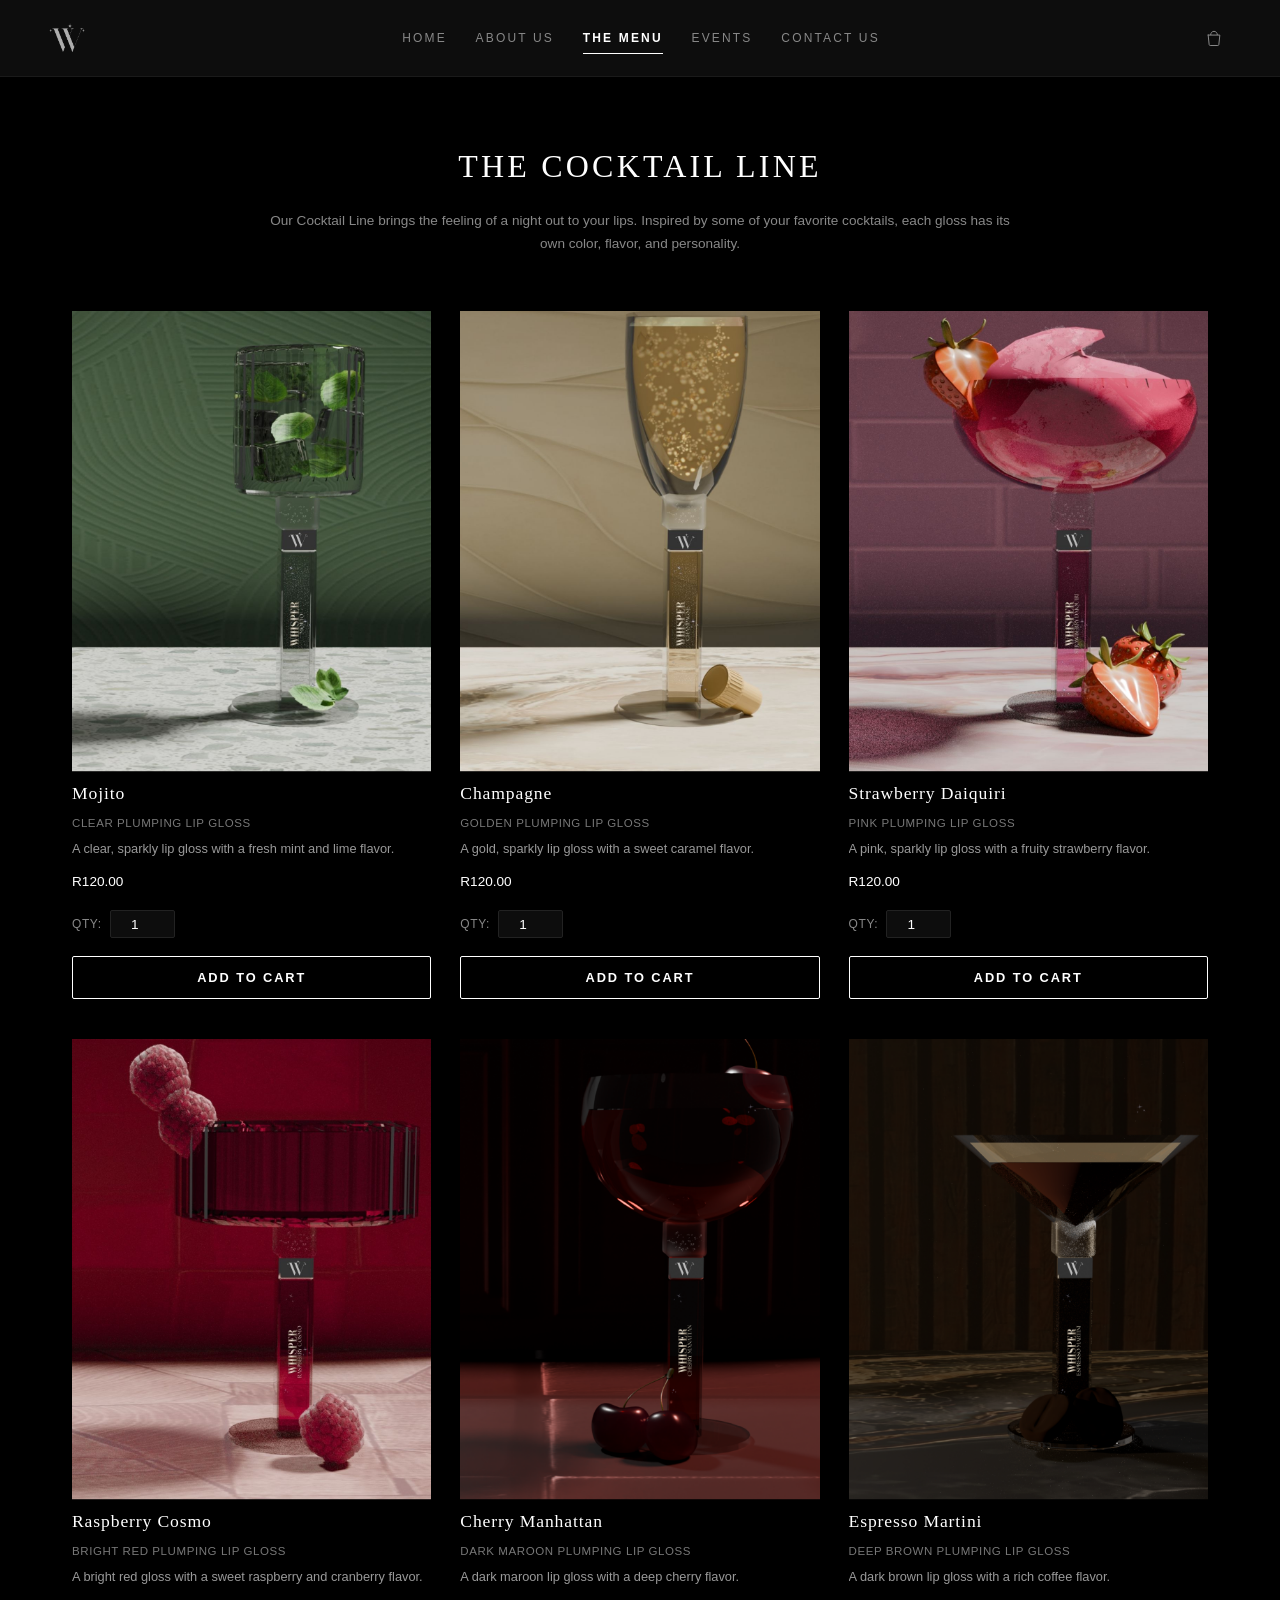
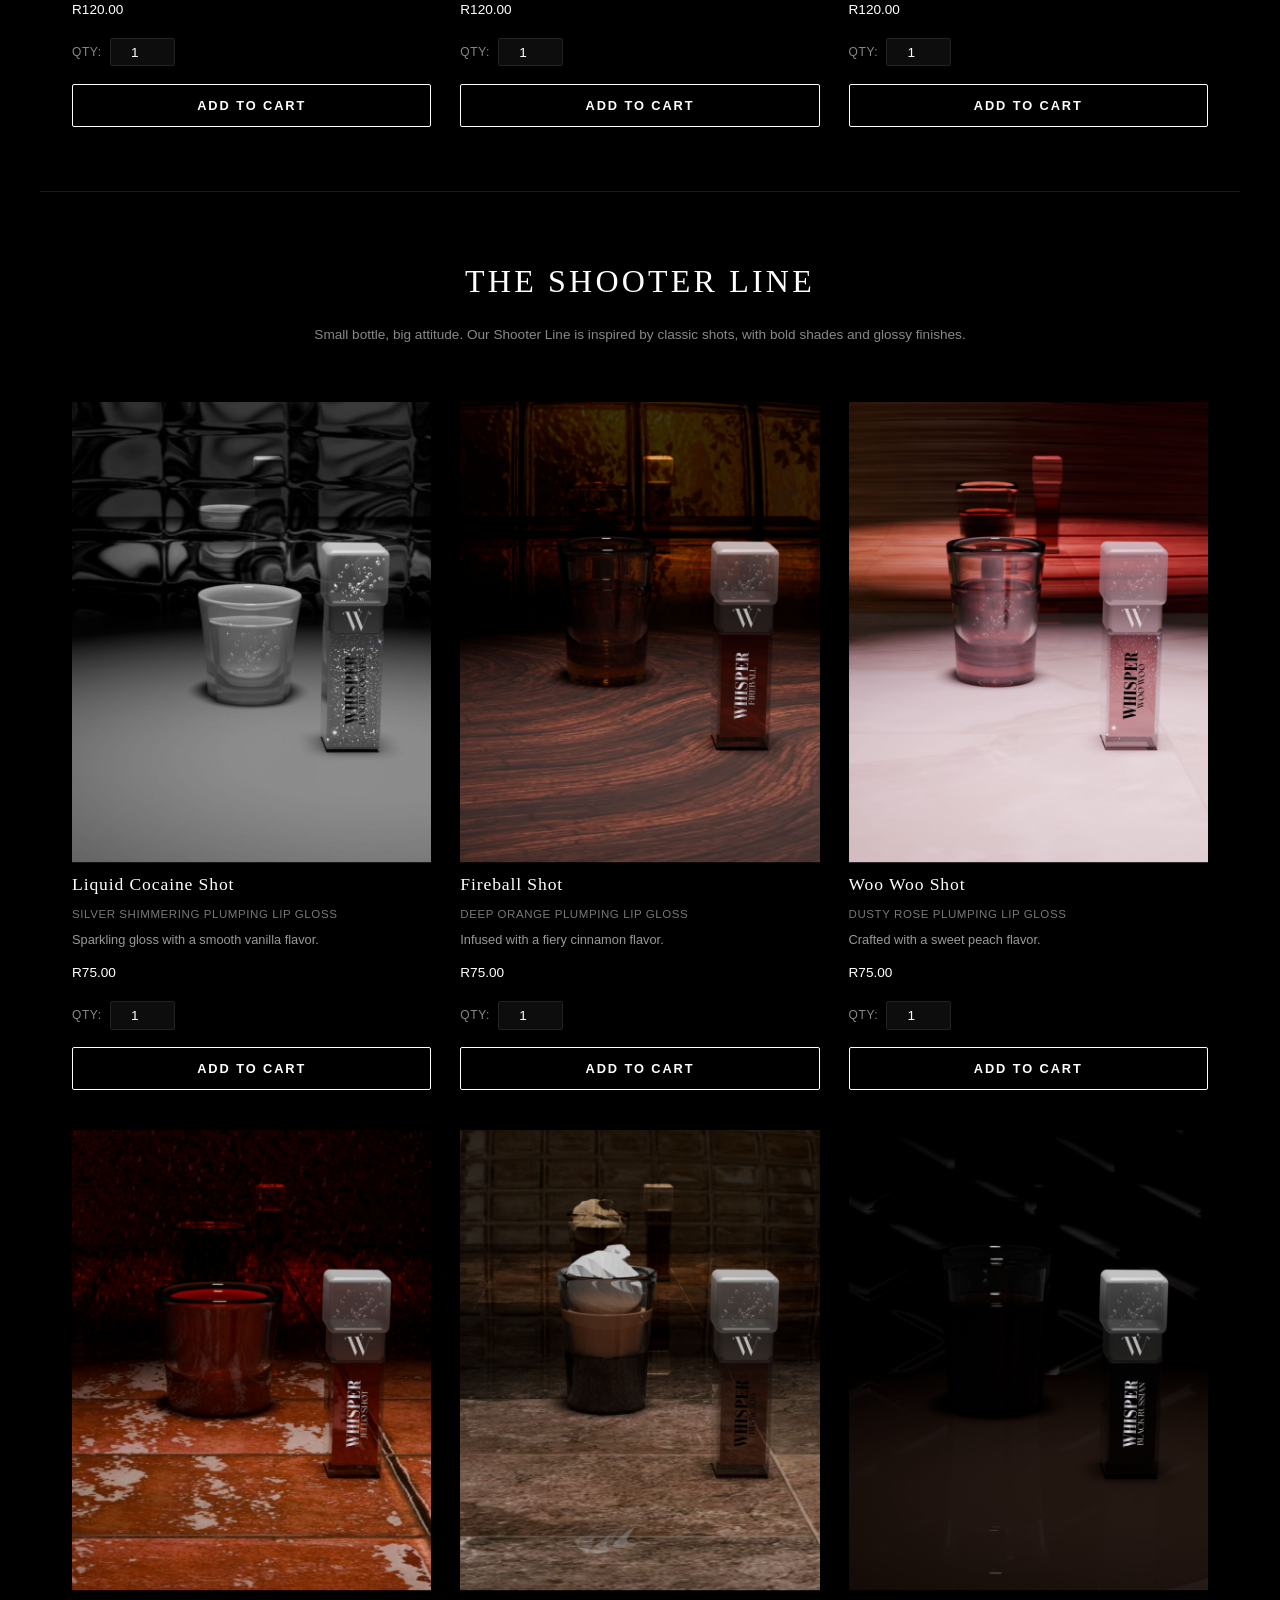
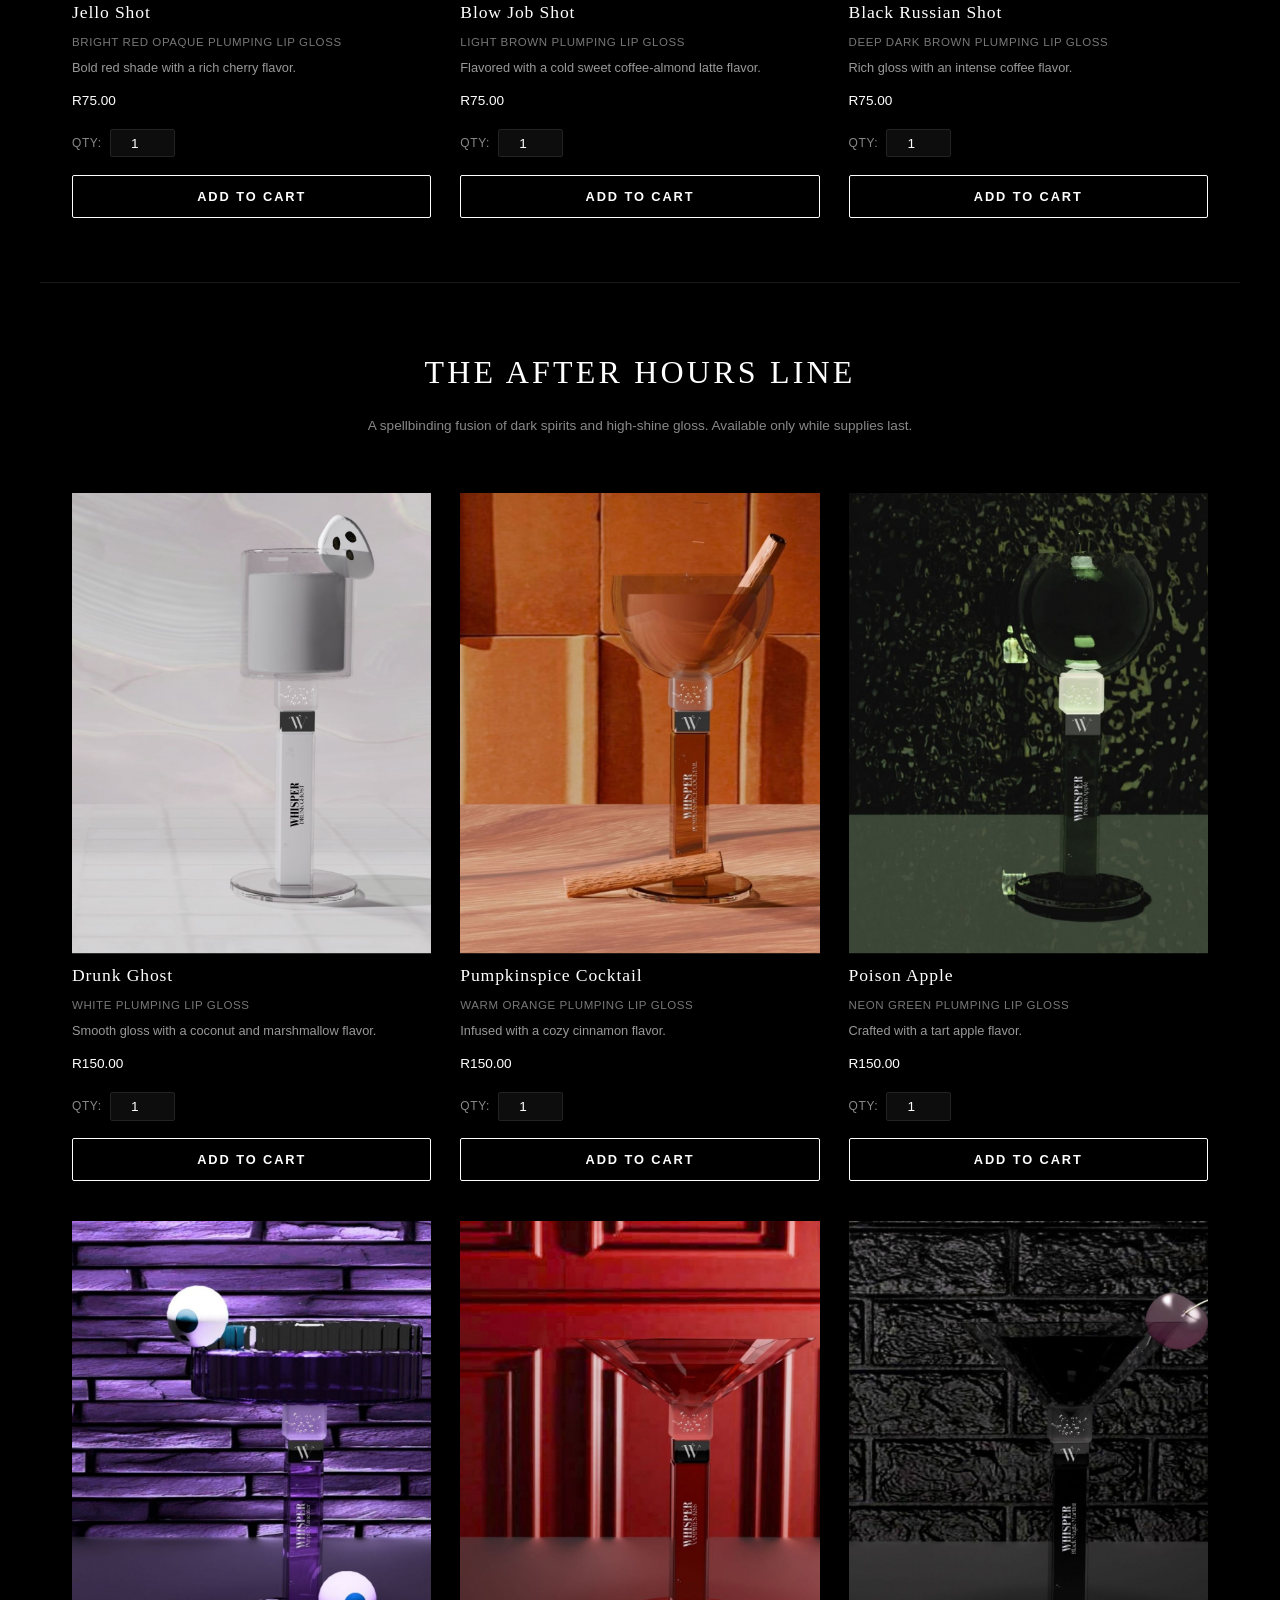
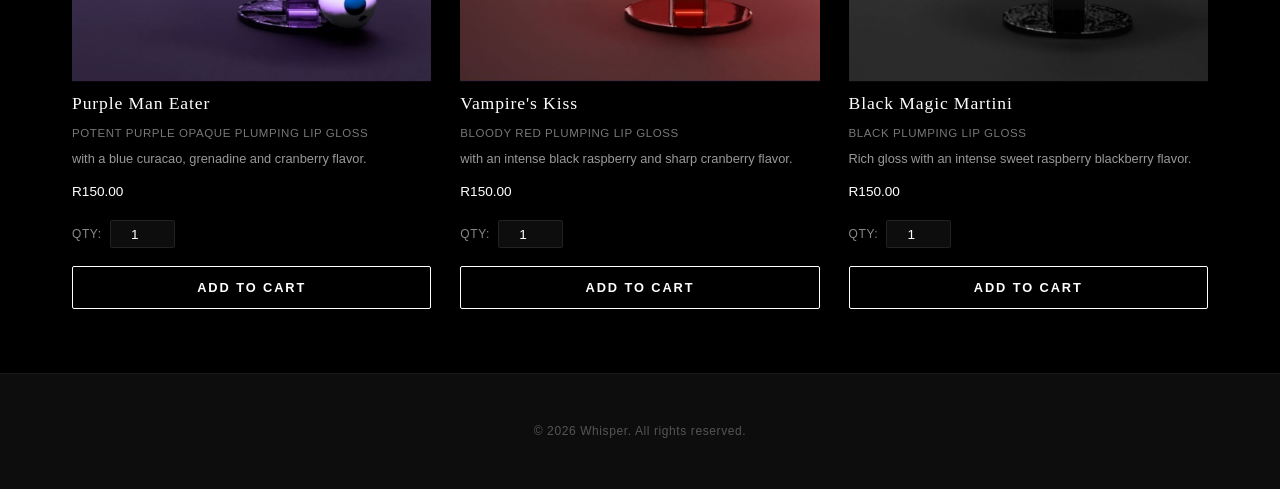
==== menu.html @ ed0040b8 "Initial commit: Add base HTML structure, modular CSS stylesheets, product assets, and initial layout" ====
<!DOCTYPE html>
<html lang="en">
<head>
    <meta charset="UTF-8">
    <meta name="viewport" content="width=device-width, initial-scale=1.0">
    <meta name="description" content="Explore the Whisper luxury lip gloss menu. Discover the Cocktail Line, Shooter Line, and After Hours Line featuring custom flavors, plumping tingle, and pricing in ZAR.">
    <link rel="stylesheet" href="css/styles.css">
    <title>Whisper | The Menu</title>
</head>
<body>

<header class="site-header">
    <a href="index.html" class="logo-link" aria-label="Whisper Home">
        <img src="images/whisper_logo.png" alt="Whisper Logo" class="logo-img">
    </a>

    <nav class="main-nav" aria-label="Main Navigation">
        <a href="index.html">HOME</a>
        <a href="about.html">ABOUT US</a>
        <a href="menu.html" class="active">THE MENU</a>
        <a href="events.html">EVENTS</a>
        <a href="contact.html">CONTACT US</a>
    </nav>

    <div class="header-actions">
        <a href="cart.html" class="cart-link" aria-label="Shopping Bag">
            <svg class="tote-icon" viewBox="0 0 24 24" fill="none" xmlns="http://www.w3.org/2000/svg">
                <path d="M8 8C8 5.79086 9.79086 4 12 4C14.2091 4 16 5.79086 16 8" stroke="currentColor" stroke-width="1.2" stroke-linecap="round"/>
                <path d="M5 8.5H19L17.8 20C17.7 20.6 17.2 21 16.6 21H7.4C6.8 21 6.3 20.6 6.2 20L5 8.5Z" stroke="currentColor" stroke-width="1.2" stroke-linecap="round" stroke-linejoin="round"/>
            </svg>
            <span class="cart-label"></span>
        </a>
    </div>
</header>

<main>
    <!-- THE COCKTAIL LINE -->
    <section class="menu-category">
        <header class="category-header">
            <h2>THE COCKTAIL LINE</h2>
            <p>Our Cocktail Line brings the feeling of a night out to your lips. Inspired by some of your favorite cocktails, each gloss has its own color, flavor, and personality.</p>
        </header>

        <div class="product-grid">
            <article class="product-card" data-name="Mojito" data-price="120">
                <img src="images/mojito.jpg" alt="Mojito Lip Gloss">
                <div class="product-info">
                    <h3>Mojito</h3>
                    <p class="product-type">Clear Plumping Lip Gloss</p>
                    <p>A clear, sparkly lip gloss with a fresh mint and lime flavor.</p>
                    <span class="price">R120.00</span>
                    <div class="qty-selector-container">
                        <label for="qty-mojito" class="qty-label">Qty:</label>
                        <input type="number" id="qty-mojito" class="item-qty-input" value="1" min="1" max="99">
                    </div>
                    <button type="button" class="btn add-to-cart-btn">Add to Cart</button>
                </div>
            </article>

            <article class="product-card" data-name="Champagne" data-price="120">
                <img src="images/champagne.jpg" alt="Champagne Lip Gloss">
                <div class="product-info">
                    <h3>Champagne</h3>
                    <p class="product-type">Golden Plumping Lip Gloss</p>
                    <p>A gold, sparkly lip gloss with a sweet caramel flavor.</p>
                    <span class="price">R120.00</span>
                    <div class="qty-selector-container">
                        <label for="qty-champagne" class="qty-label">Qty:</label>
                        <input type="number" id="qty-champagne" class="item-qty-input" value="1" min="1" max="99">
                    </div>
                    <button type="button" class="btn add-to-cart-btn">Add to Cart</button>
                </div>
            </article>

            <article class="product-card" data-name="Strawberry Daiquiri" data-price="120">
                <img src="images/strawberry_daiquiri.jpg" alt="Strawberry Daiquiri Lip Gloss">
                <div class="product-info">
                    <h3>Strawberry Daiquiri</h3>
                    <p class="product-type">Pink Plumping Lip Gloss</p>
                    <p>A pink, sparkly lip gloss with a fruity strawberry flavor.</p>
                    <span class="price">R120.00</span>
                    <div class="qty-selector-container">
                        <label for="qty-strawberry" class="qty-label">Qty:</label>
                        <input type="number" id="qty-strawberry" class="item-qty-input" value="1" min="1" max="99">
                    </div>
                    <button type="button" class="btn add-to-cart-btn">Add to Cart</button>
                </div>
            </article>

            <article class="product-card" data-name="Raspberry Cosmo" data-price="120">
                <img src="images/raspberry_cosmo.jpg" alt="Raspberry Cosmo Lip Gloss">
                <div class="product-info">
                    <h3>Raspberry Cosmo</h3>
                    <p class="product-type">Bright Red Plumping Lip Gloss</p>
                    <p>A bright red gloss with a sweet raspberry and cranberry flavor.</p>
                    <span class="price">R120.00</span>
                    <div class="qty-selector-container">
                        <label for="qty-raspberry" class="qty-label">Qty:</label>
                        <input type="number" id="qty-raspberry" class="item-qty-input" value="1" min="1" max="99">
                    </div>
                    <button type="button" class="btn add-to-cart-btn">Add to Cart</button>
                </div>
            </article>

            <article class="product-card" data-name="Cherry Manhattan" data-price="120">
                <img src="images/cherry_manhattan.png" alt="Cherry Manhattan Lip Gloss">
                <div class="product-info">
                    <h3>Cherry Manhattan</h3>
                    <p class="product-type">Dark Maroon Plumping Lip Gloss</p>
                    <p>A dark maroon lip gloss with a deep cherry flavor.</p>
                    <span class="price">R120.00</span>
                    <div class="qty-selector-container">
                        <label for="qty-cherry" class="qty-label">Qty:</label>
                        <input type="number" id="qty-cherry" class="item-qty-input" value="1" min="1" max="99">
                    </div>
                    <button type="button" class="btn add-to-cart-btn">Add to Cart</button>
                </div>
            </article>

            <article class="product-card" data-name="Espresso Martini" data-price="120">
                <img src="images/espresso_martini.png" alt="Espresso Martini Lip Gloss">
                <div class="product-info">
                    <h3>Espresso Martini</h3>
                    <p class="product-type">Deep Brown Plumping Lip Gloss</p>
                    <p>A dark brown lip gloss with a rich coffee flavor.</p>
                    <span class="price">R120.00</span>
                    <div class="qty-selector-container">
                        <label for="qty-espresso" class="qty-label">Qty:</label>
                        <input type="number" id="qty-espresso" class="item-qty-input" value="1" min="1" max="99">
                    </div>
                    <button type="button" class="btn add-to-cart-btn">Add to Cart</button>
                </div>
            </article>
        </div>
    </section>

    <!-- THE SHOOTER LINE -->
    <section class="menu-category">
        <header class="category-header">
            <h2>THE SHOOTER LINE</h2>
            <p>Small bottle, big attitude. Our Shooter Line is inspired by classic shots, with bold shades and glossy finishes.</p>
        </header>

        <div class="product-grid">
            <article class="product-card" data-name="Liquid Cocaine Shot" data-price="75">
                <img src="images/liquid_cocaine.jpg" alt="Liquid Cocaine Shot Lip Gloss">
                <div class="product-info">
                    <h3>Liquid Cocaine Shot</h3>
                    <p class="product-type">Silver Shimmering Plumping Lip Gloss</p>
                    <p>Sparkling gloss with a smooth vanilla flavor.</p>
                    <span class="price">R75.00</span>
                    <div class="qty-selector-container">
                        <label for="qty-liquid" class="qty-label">Qty:</label>
                        <input type="number" id="qty-liquid" class="item-qty-input" value="1" min="1" max="99">
                    </div>
                    <button type="button" class="btn add-to-cart-btn">Add to Cart</button>
                </div>
            </article>

            <article class="product-card" data-name="Fireball Shot" data-price="75">
                <img src="images/fireball.jpg" alt="Fireball Shot Lip Gloss">
                <div class="product-info">
                    <h3>Fireball Shot</h3>
                    <p class="product-type">Deep Orange Plumping Lip Gloss</p>
                    <p>Infused with a fiery cinnamon flavor.</p>
                    <span class="price">R75.00</span>
                    <div class="qty-selector-container">
                        <label for="qty-fireball" class="qty-label">Qty:</label>
                        <input type="number" id="qty-fireball" class="item-qty-input" value="1" min="1" max="99">
                    </div>
                    <button type="button" class="btn add-to-cart-btn">Add to Cart</button>
                </div>
            </article>

            <article class="product-card" data-name="Woo Woo Shot" data-price="75">
                <img src="images/woo_woo.jpg" alt="Woo Woo Shot Lip Gloss">
                <div class="product-info">
                    <h3>Woo Woo Shot</h3>
                    <p class="product-type">Dusty Rose Plumping Lip Gloss</p>
                    <p>Crafted with a sweet peach flavor.</p>
                    <span class="price">R75.00</span>
                    <div class="qty-selector-container">
                        <label for="qty-woowoo" class="qty-label">Qty:</label>
                        <input type="number" id="qty-woowoo" class="item-qty-input" value="1" min="1" max="99">
                    </div>
                    <button type="button" class="btn add-to-cart-btn">Add to Cart</button>
                </div>
            </article>

            <article class="product-card" data-name="Jello Shot" data-price="75">
                <img src="images/jello_shot.jpg" alt="Jello Shot Lip Gloss">
                <div class="product-info">
                    <h3>Jello Shot</h3>
                    <p class="product-type">Bright Red Opaque Plumping Lip Gloss</p>
                    <p>Bold red shade with a rich cherry flavor.</p>
                    <span class="price">R75.00</span>
                    <div class="qty-selector-container">
                        <label for="qty-jello" class="qty-label">Qty:</label>
                        <input type="number" id="qty-jello" class="item-qty-input" value="1" min="1" max="99">
                    </div>
                    <button type="button" class="btn add-to-cart-btn">Add to Cart</button>
                </div>
            </article>

            <article class="product-card" data-name="Blow Job Shot" data-price="75">
                <img src="images/blow_job.jpg" alt="Blow Job Shot Lip Gloss">
                <div class="product-info">
                    <h3>Blow Job Shot</h3>
                    <p class="product-type">Light Brown Plumping Lip Gloss</p>
                    <p>Flavored with a cold sweet coffee-almond latte flavor.</p>
                    <span class="price">R75.00</span>
                    <div class="qty-selector-container">
                        <label for="qty-blowjob" class="qty-label">Qty:</label>
                        <input type="number" id="qty-blowjob" class="item-qty-input" value="1" min="1" max="99">
                    </div>
                    <button type="button" class="btn add-to-cart-btn">Add to Cart</button>
                </div>
            </article>

            <article class="product-card" data-name="Black Russian Shot" data-price="75">
                <img src="images/black_russian.jpg" alt="Black Russian Shot Lip Gloss">
                <div class="product-info">
                    <h3>Black Russian Shot</h3>
                    <p class="product-type">Deep Dark Brown Plumping Lip Gloss</p>
                    <p>Rich gloss with an intense coffee flavor.</p>
                    <span class="price">R75.00</span>
                    <div class="qty-selector-container">
                        <label for="qty-blackrussian" class="qty-label">Qty:</label>
                        <input type="number" id="qty-blackrussian" class="item-qty-input" value="1" min="1" max="99">
                    </div>
                    <button type="button" class="btn add-to-cart-btn">Add to Cart</button>
                </div>
            </article>
        </div>
    </section>

    <!-- THE AFTER HOURS LINE -->
    <section class="menu-category">
        <header class="category-header">
            <h2>THE AFTER HOURS LINE</h2>
            <p>A spellbinding fusion of dark spirits and high-shine gloss. Available only while supplies last.</p>
        </header>

        <div class="product-grid">
            <article class="product-card" data-name="Drunk Ghost" data-price="150">
                <img src="images/drunk_ghost.jpg" alt="Drunk Ghost Lip Gloss">
                <div class="product-info">
                    <h3>Drunk Ghost</h3>
                    <p class="product-type">White Plumping Lip Gloss</p>
                    <p>Smooth gloss with a coconut and marshmallow flavor.</p>
                    <span class="price">R150.00</span>
                    <div class="qty-selector-container">
                        <label for="qty-drunkghost" class="qty-label">Qty:</label>
                        <input type="number" id="qty-drunkghost" class="item-qty-input" value="1" min="1" max="99">
                    </div>
                    <button type="button" class="btn add-to-cart-btn">Add to Cart</button>
                </div>
            </article>

            <article class="product-card" data-name="Pumpkinspice Cocktail" data-price="150">
                <img src="images/pumpkinspice_cocktail.jpg" alt="Pumpkinspice Cocktail Lip Gloss">
                <div class="product-info">
                    <h3>Pumpkinspice Cocktail</h3>
                    <p class="product-type">Warm Orange Plumping Lip Gloss</p>
                    <p>Infused with a cozy cinnamon flavor.</p>
                    <span class="price">R150.00</span>
                    <div class="qty-selector-container">
                        <label for="qty-pumpkin" class="qty-label">Qty:</label>
                        <input type="number" id="qty-pumpkin" class="item-qty-input" value="1" min="1" max="99">
                    </div>
                    <button type="button" class="btn add-to-cart-btn">Add to Cart</button>
                </div>
            </article>

            <article class="product-card" data-name="Poison Apple" data-price="150">
                <img src="images/poison_apple.jpg" alt="Poison Apple Lip Gloss">
                <div class="product-info">
                    <h3>Poison Apple</h3>
                    <p class="product-type">Neon Green Plumping Lip Gloss</p>
                    <p>Crafted with a tart apple flavor.</p>
                    <span class="price">R150.00</span>
                    <div class="qty-selector-container">
                        <label for="qty-poison" class="qty-label">Qty:</label>
                        <input type="number" id="qty-poison" class="item-qty-input" value="1" min="1" max="99">
                    </div>
                    <button type="button" class="btn add-to-cart-btn">Add to Cart</button>
                </div>
            </article>

            <article class="product-card" data-name="Purple Man Eater" data-price="150">
                <img src="images/purple_man_eater.jpg" alt="Purple Man Eater Lip Gloss">
                <div class="product-info">
                    <h3>Purple Man Eater</h3>
                    <p class="product-type">Potent Purple Opaque Plumping Lip Gloss</p>
                    <p>with a blue curacao, grenadine and cranberry flavor.</p>
                    <span class="price">R150.00</span>
                    <div class="qty-selector-container">
                        <label for="qty-purple" class="qty-label">Qty:</label>
                        <input type="number" id="qty-purple" class="item-qty-input" value="1" min="1" max="99">
                    </div>
                    <button type="button" class="btn add-to-cart-btn">Add to Cart</button>
                </div>
            </article>

            <article class="product-card" data-name="Vampire's Kiss" data-price="150">
                <img src="images/vampire's_kiss.jpg" alt="Vampire's Kiss Lip Gloss">
                <div class="product-info">
                    <h3>Vampire's Kiss</h3>
                    <p class="product-type">Bloody Red Plumping Lip Gloss</p>
                    <p>with an intense black raspberry and sharp cranberry flavor.</p>
                    <span class="price">R150.00</span>
                    <div class="qty-selector-container">
                        <label for="qty-vampire" class="qty-label">Qty:</label>
                        <input type="number" id="qty-vampire" class="item-qty-input" value="1" min="1" max="99">
                    </div>
                    <button type="button" class="btn add-to-cart-btn">Add to Cart</button>
                </div>
            </article>

            <article class="product-card" data-name="Black Magic Martini" data-price="150">
                <img src="images/black_magic_martini.jpg" alt="Black Magic Martini Lip Gloss">
                <div class="product-info">
                    <h3>Black Magic Martini</h3>
                    <p class="product-type">Black Plumping Lip Gloss</p>
                    <p>Rich gloss with an intense sweet raspberry blackberry flavor.</p>
                    <span class="price">R150.00</span>
                    <div class="qty-selector-container">
                        <label for="qty-blackmagic" class="qty-label">Qty:</label>
                        <input type="number" id="qty-blackmagic" class="item-qty-input" value="1" min="1" max="99">
                    </div>
                    <button type="button" class="btn add-to-cart-btn">Add to Cart</button>
                </div>
            </article>
        </div>
    </section>
</main>

<footer class="site-footer">
    <p>&copy; 2026 Whisper. All rights reserved.</p>
</footer>

<script src="js/main.js"></script>
</body>
</html>
---- css/styles.css ----
/* ==========================================================================
   1. GLOBAL RESET & DESIGN TOKENS
   ========================================================================== */
:root {
    --bg-dark: #000000;
    --bg-card: #141414;
    --bg-header: #0d0d0d;
    --border-color: #1a1a1a;
    --border-card: #222222;
    --text-main: #ffffff;
    --text-muted: #888888;
    --text-subtle: #aaaaaa;
    --accent-gold: #c5a059;
    --font-heading: 'Times New Roman', Times, serif;
    --font-body: Arial, sans-serif;
}

* {
    margin: 0;
    padding: 0;
    box-sizing: border-box;
}

body {
    background-color: var(--bg-dark);
    color: var(--text-main);
    font-family: var(--font-body);
    font-size: clamp(0.88rem, 1.2vw, 1rem);
    line-height: 1.6;
    -webkit-font-smoothing: antialiased;
    overflow-x: hidden;
}

a {
    color: inherit;
    text-decoration: none;
}

img {
    max-width: 100%;
    display: block;
}

/* Accessibility Focus States */
a:focus-visible,
button:focus-visible,
input:focus-visible,
textarea:focus-visible {
    outline: 2px solid var(--accent-gold);
    outline-offset: 3px;
}

/* ==========================================================================
   2. HEADER & NAVIGATION (Single Source of Truth)
   ========================================================================== */
.site-header {
    display: flex;
    justify-content: space-between;
    align-items: center;
    padding: 1.2rem 3rem;
    background-color: var(--bg-header);
    border-bottom: 1px solid var(--border-color);
    position: sticky;
    top: 0;
    z-index: 1000;
}

.logo-link {
    display: flex;
    align-items: center;
    text-decoration: none;
}

.logo-img {
    height: 38px;
    width: auto;
    display: block;
    object-fit: contain;
}

.logo {
    font-family: var(--font-heading);
    font-size: 2rem;
    font-weight: bold;
    letter-spacing: 0.1em;
    color: var(--text-main);
}

.main-nav {
    display: flex;
    gap: 1.8rem;
    align-items: center;
}

.main-nav a {
    font-family: var(--font-body);
    font-size: clamp(0.7rem, 1vw, 0.75rem);
    color: var(--text-muted);
    text-transform: uppercase;
    letter-spacing: 0.18em;
    transition: color 0.3s ease;
}

.main-nav a:hover,
.main-nav a.active {
    color: var(--text-main);
}

.main-nav a.active {
    font-weight: bold;
    position: relative;
}

.main-nav a.active::after {
    content: '';
    position: absolute;
    left: 0;
    bottom: -0.4rem;
    width: 100%;
    height: 1.5px;
    background-color: var(--text-main);
}

.header-actions {
    display: flex;
    align-items: center;
}

.cart-link {
    display: flex;
    align-items: center;
    gap: 0.5rem;
    color: var(--text-muted);
    transition: color 0.3s ease;
    margin-left: 0.5rem;
}

.cart-link:hover {
    color: var(--text-main);
}

.tote-icon {
    width: 20px;
    height: 20px;
    display: block;
    transition: transform 0.3s ease;
}

.cart-link:hover .tote-icon {
    transform: translateY(-1px);
}

.cart-label {
    font-family: var(--font-body);
    font-size: 0.75rem;
    letter-spacing: 0.18em;
    text-transform: uppercase;
}

/* ==========================================================================
   3. HOME PAGE (Hero Section Fix)
   ========================================================================== */
.hero-grind,
.hero-grid {
    position: relative;
    width: 100%;
    min-height: calc(100vh - 80px);
    display: flex;
    align-items: center;
    justify-content: center;
    overflow: hidden;
    background-color: #000000;
}

.hero-media {
    position: absolute;
    top: 0;
    left: 0;
    width: 100%;
    height: 100%;
    z-index: 1;
    pointer-events: none;
    background: transparent !important;
}

.hero-image-wrapper {
    width: 100%;
    height: 100%;
}

.hero-image-wrapper img {
    width: 100%;
    height: 100%;
    object-fit: cover;
    object-position: center;
    opacity: 0.35;
}

.hero-content {
    position: relative;
    z-index: 2;
    text-align: center;
    max-width: 700px;
    padding: 2rem;
    background: transparent !important;
}

.hero-content h1 {
    font-family: var(--font-heading);
    font-size: clamp(2.2rem, 5vw, 3.8rem);
    font-weight: 400;
    line-height: 1.1;
    letter-spacing: 0.08em;
    margin-bottom: 2rem;
    text-transform: uppercase;
}

.hero-content p {
    font-size: clamp(0.85rem, 1.5vw, 0.95rem);
    color: #dddddd;
    line-height: 1.8;
    margin: 0 auto 1.5rem auto;
    max-width: 580px;
}

.hero-subtext {
    color: var(--text-main) !important;
    font-size: 0.9rem !important;
    margin-top: 2rem !important;
}

/* ==========================================================================
   4. ABOUT US PAGE
   ========================================================================== */
.about-section {
    max-width: 750px;
    margin: 0 auto;
    padding: 3rem 2rem;
    display: flex;
    flex-direction: column;
    gap: 4rem;
}

.text-image-block {
    display: grid;
    grid-template-columns: 1fr 1fr;
    gap: 3.5rem;
    align-items: center;
}

.text-image-block:nth-child(even) {
    direction: rtl;
}

.text-image-block:nth-child(even) .block-text {
    direction: ltr;
}

.block-text h1,
.block-text h2 {
    font-family: var(--font-heading);
    font-size: clamp(1.4rem, 2.5vw, 1.8rem);
    font-weight: 400;
    letter-spacing: 0.08em;
    text-transform: uppercase;
    margin-bottom: 1rem;
}

.block-text p {
    color: #cccccc;
    font-size: clamp(0.85rem, 1.2vw, 0.92rem);
    line-height: 1.7;
    margin-bottom: 1rem;
}

.block-text strong {
    color: var(--text-main);
}

.block-media {
    width: 100%;
    aspect-ratio: 1 / 1;
    background-color: var(--bg-dark);
    border: 1px solid var(--border-color);
    overflow: hidden;
}

.block-media img {
    width: 100%;
    height: 100%;
    object-fit: cover;
    object-position: center;
}

/* ==========================================================================
   5. MENU / SHOP PAGE
   ========================================================================== */
.menu-category {
    max-width: 1000px;
    margin: 0 auto;
    padding: 4rem 2rem;
    border-bottom: 1px solid var(--border-color);
}

.menu-category:last-of-type {
    border-bottom: none;
}

.category-header {
    text-align: center;
    max-width: 750px;
    margin: 0 auto 3.5rem auto;
}

.category-header h2 {
    font-family: var(--font-heading);
    font-size: clamp(1.5rem, 3vw, 2rem);
    font-weight: 400;
    letter-spacing: 0.1em;
    text-transform: uppercase;
    margin-bottom: 1rem;
}

.category-header p {
    color: var(--text-muted);
    font-size: clamp(0.8rem, 1.2vw, 0.85rem);
    line-height: 1.7;
}

.product-grid {
    display: grid;
    grid-template-columns: repeat(3, 1fr);
    gap: 2.5rem 1.8rem;
}

.product-card {
    display: flex;
    flex-direction: column;
    background-color: var(--bg-dark);
    overflow: hidden;
}

.product-card img {
    width: 100%;
    aspect-ratio: 4 / 5;
    object-fit: cover;
    object-position: center 20%; 
    transform: scale(1.05);
    margin-bottom: 1.2rem;
}

.product-info {
    display: flex;
    flex-direction: column;
    gap: 0.3rem;
}

.product-info h3 {
    font-family: var(--font-heading);
    font-size: 1.1rem;
    font-weight: 400;
    letter-spacing: 0.05em;
    margin-bottom: 0.1rem;
}

.product-type {
    font-size: 0.72rem;
    color: #777777;
    text-transform: uppercase;
    letter-spacing: 0.05em;
}

.product-info p:not(.product-type) {
    font-size: clamp(0.75rem, 1vw, 0.8rem);
    color: #999999;
    line-height: 1.4;
    margin-top: 0.2rem;
}

.price {
    font-size: 0.85rem;
    color: var(--text-main);
    font-weight: 500;
    margin-top: 0.5rem;
}

/* ==========================================================================
   6. EVENTS PAGE
   ========================================================================== */
.events-hero {
    text-align: center;
    padding: 4rem 1.5rem 2.5rem;
    max-width: 800px;
    margin: 0 auto;
}

.events-hero h1 {
    font-family: var(--font-heading);
    font-size: clamp(1.8rem, 3.5vw, 2.2rem);
    font-weight: 400;
    letter-spacing: 0.15em;
    text-transform: uppercase;
    color: var(--text-main);
    margin-bottom: 0.8rem;
}

.events-hero p {
    color: var(--text-muted);
    font-size: clamp(0.85rem, 1.3vw, 0.95rem);
    letter-spacing: 0.03em;
    line-height: 1.6;
}

.events-container {
    max-width: 1100px;
    margin: 0 auto;
    padding: 0 1.5rem 5rem;
    display: flex;
    flex-direction: column;
    gap: 2.5rem;
}

.event-card {
    background-color: var(--bg-card);
    border: 1px solid var(--border-card);
    border-radius: 4px;
    padding: 2.5rem;
    display: grid;
    grid-template-columns: 1fr 450px;
    gap: 3rem;
    align-items: center;
    transition: border-color 0.3s ease;
}

.event-card:hover {
    border-color: #333333;
}

.event-details h2 {
    font-family: var(--font-heading);
    font-size: clamp(1.4rem, 2.5vw, 1.8rem);
    font-weight: 400;
    letter-spacing: 0.08em;
    color: var(--text-main);
    margin-bottom: 1.25rem;
}

.event-meta {
    font-size: 0.88rem;
    color: var(--text-subtle);
    margin-bottom: 0.5rem;
    line-height: 1.5;
}

.event-meta strong {
    color: var(--text-main);
}

.event-meta:last-of-type {
    display: inline-block;
    border: 1px solid var(--text-main);
    padding: 0.35rem 0.75rem;
    margin-top: 0.25rem;
    margin-bottom: 1.25rem;
    border-radius: 2px;
    background-color: rgba(255, 255, 255, 0.03);
}

.event-description {
    color: var(--text-muted);
    font-size: clamp(0.8rem, 1.2vw, 0.88rem);
    line-height: 1.6;
    margin-bottom: 2rem;
}

.event-description p strong {
    color: var(--text-main);
    font-size: 0.9rem;
    letter-spacing: 0.05em;
    text-transform: uppercase;
    display: inline-block;
    margin-top: 1.2rem;
    margin-bottom: 0.3rem;
}

.event-highlights {
    list-style: none; 
    padding-left: 0;
    margin: 0 0 1.5rem 0;
}

.event-highlights li {
    font-size: clamp(0.8rem, 1.2vw, 0.88rem);
    color: var(--text-subtle); 
    padding: 0.25rem 0;
    position: relative;
    padding-left: 1.25rem; 
    line-height: 1.5;
}

.event-highlights li::before {
    content: "—";
    position: absolute;
    left: 0;
    color: var(--text-main); 
    opacity: 0.6; 
}

.event-highlights strong {
    color: var(--text-main); 
    font-weight: 600;
}

.btn {
    display: inline-block;
    width: 100%;
    padding: 0.8rem 1.8rem;
    font-family: var(--font-body);
    font-size: 0.8rem;
    font-weight: bold;
    text-transform: uppercase;
    letter-spacing: 0.15em;
    text-align: center;
    cursor: pointer;
    background-color: transparent;
    color: var(--text-main);
    border: 1px solid var(--text-main);
    border-radius: 2px;
    transition: all 0.3s ease;
}

.btn:hover {
    background-color: var(--text-main);
    color: var(--bg-header);
}

/* ==========================================================================
   7. CONTACT US PAGE & FORM
   ========================================================================== */
.contact-intro {
    text-align: center;
    padding: 4rem 1.5rem 2.5rem;
    max-width: 800px;
    margin: 0 auto;
}

.contact-intro h1 {
    font-family: var(--font-heading);
    font-size: clamp(1.8rem, 3.5vw, 2.2rem);
    font-weight: 400;
    letter-spacing: 0.2em;
    text-transform: uppercase;
    color: var(--text-main);
    margin-bottom: 0.8rem;
}

.contact-intro p {
    font-family: var(--font-body);
    font-size: clamp(0.85rem, 1.3vw, 0.95rem);
    color: var(--text-muted);
    letter-spacing: 0.03em;
    line-height: 1.6;
}

.contact-grid {
    display: flex;
    max-width: 1200px;
    margin: 0 auto;
    padding: 0 1.5rem 5rem;
    gap: 3rem;
}

.contact-form-section {
    flex: 1;
    background-color: var(--bg-card);
    border: 1px solid var(--border-card);
    border-radius: 4px;
    padding: 3rem;
}

.contact-form-section h2 {
    font-family: var(--font-heading);
    font-size: clamp(1.3rem, 2.2vw, 1.6rem);
    font-weight: 400;
    letter-spacing: 0.1em;
    color: var(--text-main);
    margin-bottom: 2rem;
}

.form-group {
    margin-bottom: 1.5rem;
}

.form-group label {
    display: block;
    font-family: var(--font-body);
    font-size: 0.8rem;
    font-weight: bold;
    text-transform: uppercase;
    letter-spacing: 0.1em;
    color: var(--text-main);
    margin-bottom: 0.6rem;
}

.form-group input,
.form-group textarea {
    width: 100%;
    padding: 1rem;
    font-family: var(--font-body);
    font-size: 0.85rem;
    color: var(--text-main);
    background-color: var(--bg-header);
    border: 1px solid #2a2a2a;
    border-radius: 2px;
    transition: border-color 0.3s ease;
}

.form-group input::placeholder,
.form-group textarea::placeholder {
    color: #555555;
}

.form-group input:focus,
.form-group textarea:focus {
    outline: none;
    border-color: var(--text-main);
}

.form-group textarea {
    resize: vertical;
}

.contact-info-section {
    flex: 1;
    display: flex;
    flex-direction: column;
    gap: 1.5rem;
}

.location-box,
.direct-reach {
    background-color: var(--bg-card);
    border: 1px solid var(--border-card);
    border-radius: 4px;
    padding: 2.5rem;
}

.contact-info-section h2 {
    font-family: var(--font-heading);
    font-size: clamp(1.2rem, 2vw, 1.4rem);
    font-weight: 400;
    letter-spacing: 0.1em;
    color: var(--text-main);
    margin-bottom: 1rem;
}

.location-box address,
.location-box p,
.direct-reach .contact-links li,
.direct-reach .contact-links a {
    font-family: var(--font-body);
    font-size: 0.85rem;
    color: var(--text-subtle);
    font-style: normal;
    line-height: 1.7;
}

.location-box address {
    margin-bottom: 1rem;
}

.location-box p {
    color: #666666;
    font-style: italic;
}

.contact-links {
    list-style: none;
}

.contact-links li {
    display: flex;
    gap: 0.5rem;
    margin-bottom: 0.5rem;
}

.contact-links strong {
    font-weight: bold;
    color: var(--text-main);
}

.contact-links a {
    transition: color 0.3s ease;
}

.contact-links a:hover {
    color: var(--text-main);
}

/* ==========================================================================
   8. MAP WRAPPER
   ========================================================================== */
.map-wrapper {
    width: 100%;
    height: 300px;
    border-radius: 4px;
    overflow: hidden;
    border: 1px solid var(--border-card);
    background-color: #1c1c1c;
    position: relative;
    display: flex;
    flex-direction: column;
    justify-content: space-between;
    align-items: center;
    padding: 1.5rem 0;
}

.map-wrapper iframe {
    width: 100%;
    height: 100%;
    border: 0;
    filter: grayscale(100%) invert(92%) contrast(83%);  
}

/* Fallback Decorative Map Styles */
.map-wrapper::before {
    content: '';
    position: absolute;
    width: 100%;
    height: 100%;
    background-image: linear-gradient(to right, #252525 1px, transparent 1px), linear-gradient(to bottom, #252525 1px, transparent 1px);
    background-size: 25% 33.33%;
    top: 0;
    left: 0;
    z-index: 1;
}

.map-line {
    position: absolute;
    width: 100%;
    height: 100%;
    top: 0;
    left: 0;
    z-index: 2;
}

.map-line path {
    stroke: #333333;
    stroke-width: 5;
    fill: none;
}

.map-pin {
    width: 1.2rem;
    height: 1.2rem;
    background-color: var(--text-main);
    border-radius: 50%;
    position: absolute;
    top: 50%;
    left: 50%;
    transform: translate(-50%, -50%);
    z-index: 3;
    display: flex;
    justify-content: center;
    align-items: center;
}

.map-pin::after {
    content: '';
    width: 0.5rem;
    height: 0.5rem;
    background-color: var(--bg-header);
    border-radius: 50%;
}

.map-text {
    font-family: var(--font-body);
    font-size: 0.75rem;
    color: #666666;
    z-index: 3;
    margin-top: auto;
}

/* ==========================================================================
   9. FOOTER (Single Source of Truth)
   ========================================================================== */
.site-footer {
    text-align: center;
    padding: 3rem 1rem;
    border-top: 1px solid var(--border-color);
    background-color: var(--bg-header);
}

.site-footer p {
    font-family: var(--font-body);
    font-size: 0.75rem;
    color: #555555;
    letter-spacing: 0.05em;
}

/* ==========================================================================
   10. CONSOLIDATED RESPONSIVE BREAKPOINTS
   ========================================================================== */
@media (max-width: 992px) {
    .product-grid {
        grid-template-columns: repeat(2, 1fr);
    }
}

@media (max-width: 900px) {
    .site-header {
        flex-direction: column;
        gap: 1.2rem;
        padding: 1rem 1.5rem;
    }

    .main-nav {
        gap: 1.2rem;
        flex-wrap: wrap;
        justify-content: center;
    }

    .contact-grid {
        flex-direction: column;
        padding: 0 1rem 3rem;
    }

    .contact-form-section {
        padding: 2rem;
    }

    .event-card {
        grid-template-columns: 1fr;
        gap: 2rem;
        padding: 1.8rem;
    }

    .map-wrapper {
        height: 250px;
    }
}

@media (max-width: 768px) {
    .text-image-block {
        grid-template-columns: 1fr;
    }

    .product-grid {
        grid-template-columns: 1fr;
    }

    .block-media {
        height: auto;
        aspect-ratio: 4 / 5;
    }
}

/* ==========================================================================
   1. GLOBAL RESET & DESIGN TOKENS
   ========================================================================== */
:root {
    --bg-dark: #000000;
    --bg-card: #141414;
    --bg-header: #0d0d0d;
    --border-color: #1a1a1a;
    --border-card: #222222;
    --text-main: #ffffff;
    --text-muted: #888888;
    --text-subtle: #aaaaaa;
    --accent-gold: #c5a059;
    --font-heading: 'Times New Roman', Times, serif;
    --font-body: Arial, sans-serif;
}

* {
    margin: 0;
    padding: 0;
    box-sizing: border-box;
}

body {
    background-color: var(--bg-dark);
    color: var(--text-main);
    font-family: var(--font-body);
    font-size: clamp(0.88rem, 1.2vw, 1rem);
    line-height: 1.6;
    -webkit-font-smoothing: antialiased;
    overflow-x: hidden;
}

a {
    color: inherit;
    text-decoration: none;
}

img {
    max-width: 100%;
    display: block;
}

/* Accessibility Focus States */
a:focus-visible,
button:focus-visible,
input:focus-visible,
textarea:focus-visible {
    outline: 2px solid var(--accent-gold);
    outline-offset: 3px;
}

/* ==========================================================================
   2. HEADER & NAVIGATION
   ========================================================================== */
.site-header {
    display: flex;
    justify-content: space-between;
    align-items: center;
    padding: 1.2rem 3rem;
    background-color: var(--bg-header);
    border-bottom: 1px solid var(--border-color);
    position: sticky;
    top: 0;
    z-index: 1000;
}

.logo-link {
    display: flex;
    align-items: center;
    text-decoration: none;
}

.logo-img {
    height: 38px;
    width: auto;
    display: block;
    object-fit: contain;
}

.main-nav {
    display: flex;
    gap: 1.8rem;
    align-items: center;
}

.main-nav a {
    font-family: var(--font-body);
    font-size: clamp(0.7rem, 1vw, 0.75rem);
    color: var(--text-muted);
    text-transform: uppercase;
    letter-spacing: 0.18em;
    transition: color 0.3s ease;
}

.main-nav a:hover,
.main-nav a.active {
    color: var(--text-main);
}

.main-nav a.active {
    font-weight: bold;
    position: relative;
}

.main-nav a.active::after {
    content: '';
    position: absolute;
    left: 0;
    bottom: -0.4rem;
    width: 100%;
    height: 1.5px;
    background-color: var(--text-main);
}

.header-actions {
    display: flex;
    align-items: center;
}

.cart-link {
    display: flex;
    align-items: center;
    gap: 0.5rem;
    color: var(--text-muted);
    transition: color 0.3s ease;
    margin-left: 0.5rem;
}

.cart-link:hover {
    color: var(--text-main);
}

.tote-icon {
    width: 20px;
    height: 20px;
    display: block;
    transition: transform 0.3s ease;
}

.cart-link:hover .tote-icon {
    transform: translateY(-1px);
}

.cart-label {
    font-family: var(--font-body);
    font-size: 0.75rem;
    letter-spacing: 0.18em;
    text-transform: uppercase;
}

/* ==========================================================================
   3. MAIN & MENU CENTERING
   ========================================================================== */
main {
    width: 100%;
    display: flex;
    flex-direction: column;
    align-items: center;
}

.menu-category {
    width: 100%;
    max-width: 1200px;
    margin: 0 auto;
    padding: 4rem 2rem;
    border-bottom: 1px solid var(--border-color);
    box-sizing: border-box;
}

.menu-category:last-of-type {
    border-bottom: none;
}

.category-header {
    text-align: center;
    max-width: 750px;
    margin: 0 auto 3.5rem auto;
}

.category-header h2 {
    font-family: var(--font-heading);
    font-size: clamp(1.5rem, 3vw, 2rem);
    font-weight: 400;
    letter-spacing: 0.1em;
    text-transform: uppercase;
    margin-bottom: 1rem;
}

.category-header p {
    color: var(--text-muted);
    font-size: clamp(0.8rem, 1.2vw, 0.85rem);
    line-height: 1.7;
}

.product-grid {
    display: grid;
    grid-template-columns: repeat(3, 1fr);
    gap: 2.5rem 1.8rem;
    width: 100%;
}

.product-card {
    display: flex;
    flex-direction: column;
    background-color: var(--bg-dark);
    overflow: hidden;
}

.product-card img {
    width: 100%;
    aspect-ratio: 4 / 5;
    object-fit: cover;
    object-position: center 20%; 
    transform: scale(1.05);
    margin-bottom: 1.2rem;
}

.product-info {
    display: flex;
    flex-direction: column;
    gap: 0.3rem;
}

.product-info h3 {
    font-family: var(--font-heading);
    font-size: 1.1rem;
    font-weight: 400;
    letter-spacing: 0.05em;
    margin-bottom: 0.1rem;
}

.product-type {
    font-size: 0.72rem;
    color: #777777;
    text-transform: uppercase;
    letter-spacing: 0.05em;
}

.product-info p:not(.product-type) {
    font-size: clamp(0.75rem, 1vw, 0.8rem);
    color: #999999;
    line-height: 1.4;
    margin-top: 0.2rem;
}

.price {
    font-size: 0.85rem;
    color: var(--text-main);
    font-weight: 500;
    margin-top: 0.5rem;
}

/* Takealot-Style Quantity Inputs */
.qty-selector-container {
    display: flex;
    align-items: center;
    gap: 0.5rem;
    margin-top: 0.8rem;
}

.qty-label {
    font-size: 0.75rem;
    color: var(--text-muted);
    text-transform: uppercase;
    letter-spacing: 0.05em;
}

.item-qty-input {
    width: 65px;
    padding: 0.35rem;
    background-color: var(--bg-header);
    color: var(--text-main);
    border: 1px solid var(--border-card);
    border-radius: 2px;
    text-align: center;
    font-family: var(--font-body);
    font-size: 0.85rem;
}

.item-qty-input:focus {
    outline: none;
    border-color: var(--text-main);
}

.btn {
    display: inline-block;
    width: 100%;
    padding: 0.8rem 1.8rem;
    font-family: var(--font-body);
    font-size: 0.8rem;
    font-weight: bold;
    text-transform: uppercase;
    letter-spacing: 0.15em;
    text-align: center;
    cursor: pointer;
    background-color: transparent;
    color: var(--text-main);
    border: 1px solid var(--text-main);
    border-radius: 2px;
    transition: all 0.3s ease;
    margin-top: 0.8rem;
}

.btn:hover {
    background-color: var(--text-main);
    color: var(--bg-header);
}

/* ==========================================================================
   4. FOOTER & RESPONSIVE BREAKPOINTS
   ========================================================================== */
.site-footer {
    text-align: center;
    padding: 3rem 1rem;
    border-top: 1px solid var(--border-color);
    background-color: var(--bg-header);
}

.site-footer p {
    font-family: var(--font-body);
    font-size: 0.75rem;
    color: #555555;
    letter-spacing: 0.05em;
}

@media (max-width: 992px) {
    .product-grid {
        grid-template-columns: repeat(2, 1fr);
    }
}

@media (max-width: 900px) {
    .site-header {
        flex-direction: column;
        gap: 1.2rem;
        padding: 1rem 1.5rem;
    }

    .main-nav {
        gap: 1.2rem;
        flex-wrap: wrap;
        justify-content: center;
    }
}

@media (max-width: 768px) {
    .product-grid {
        grid-template-columns: 1fr;
    }
}
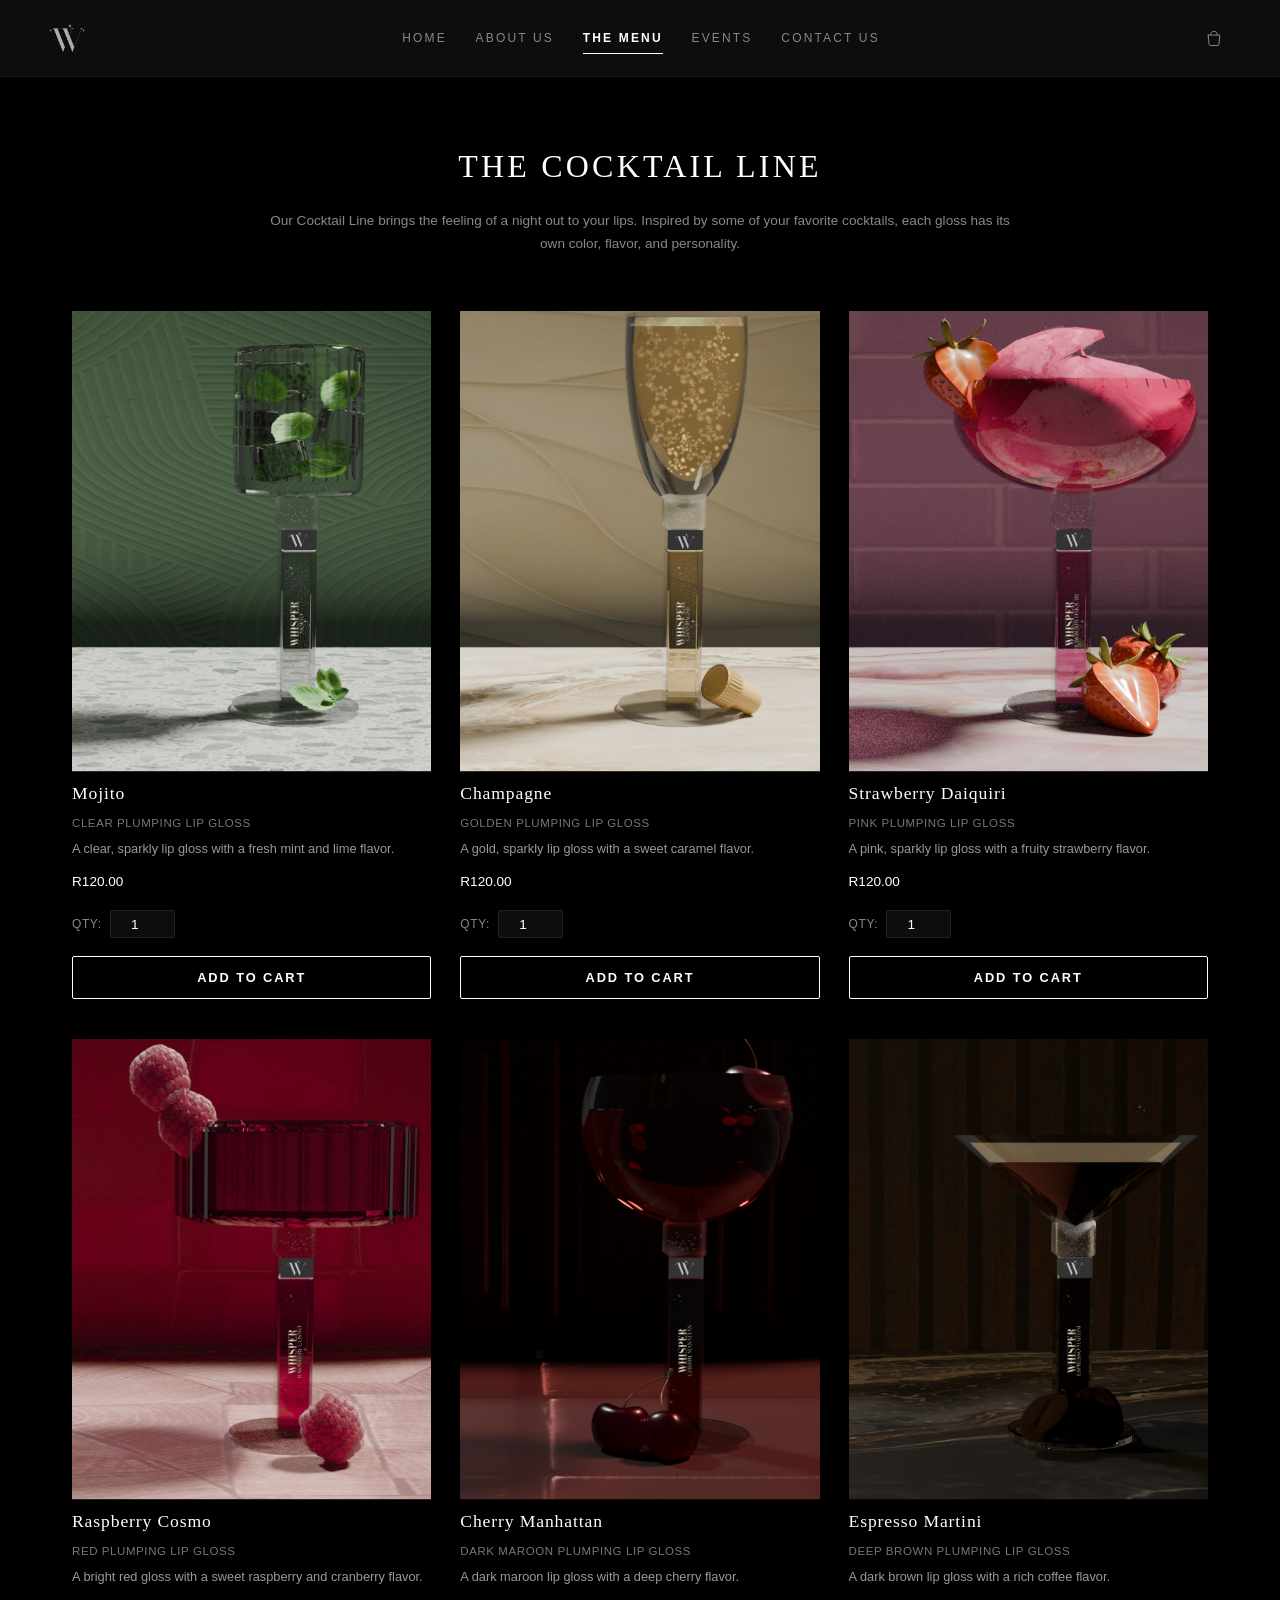
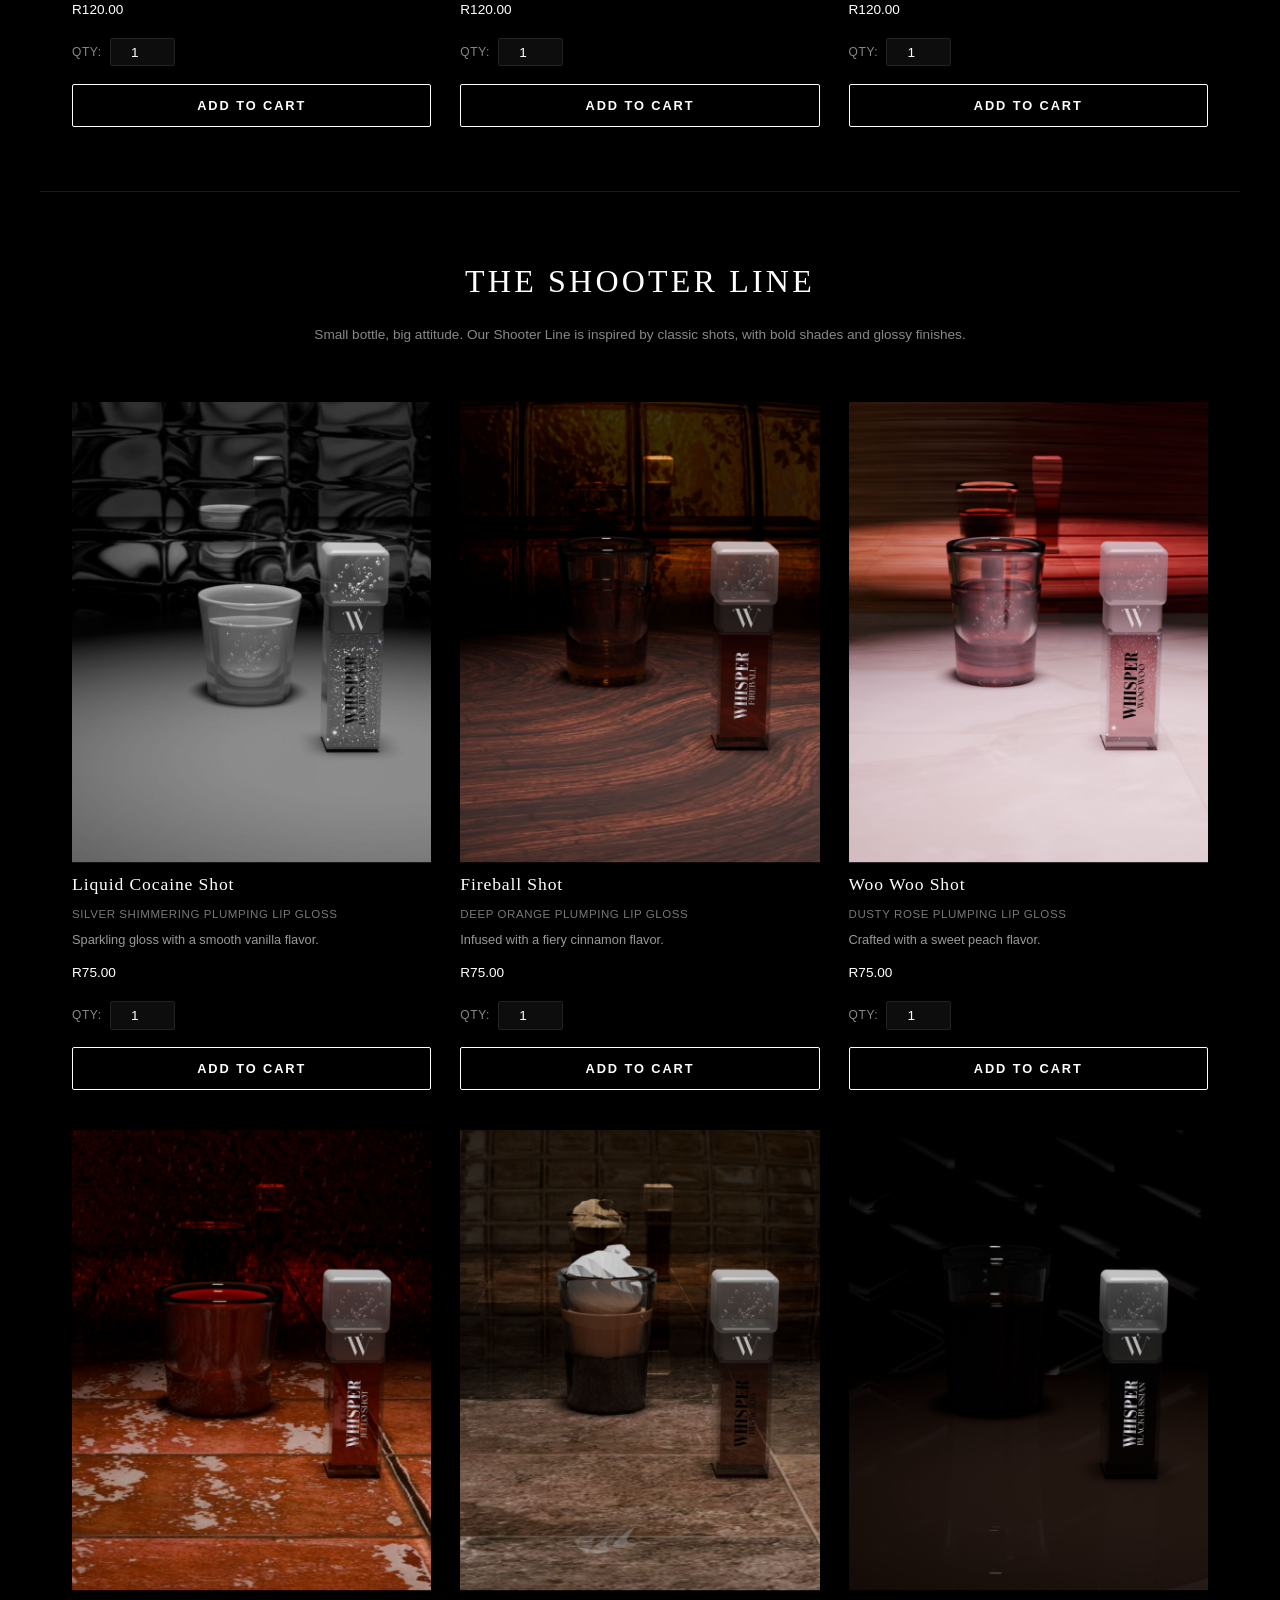
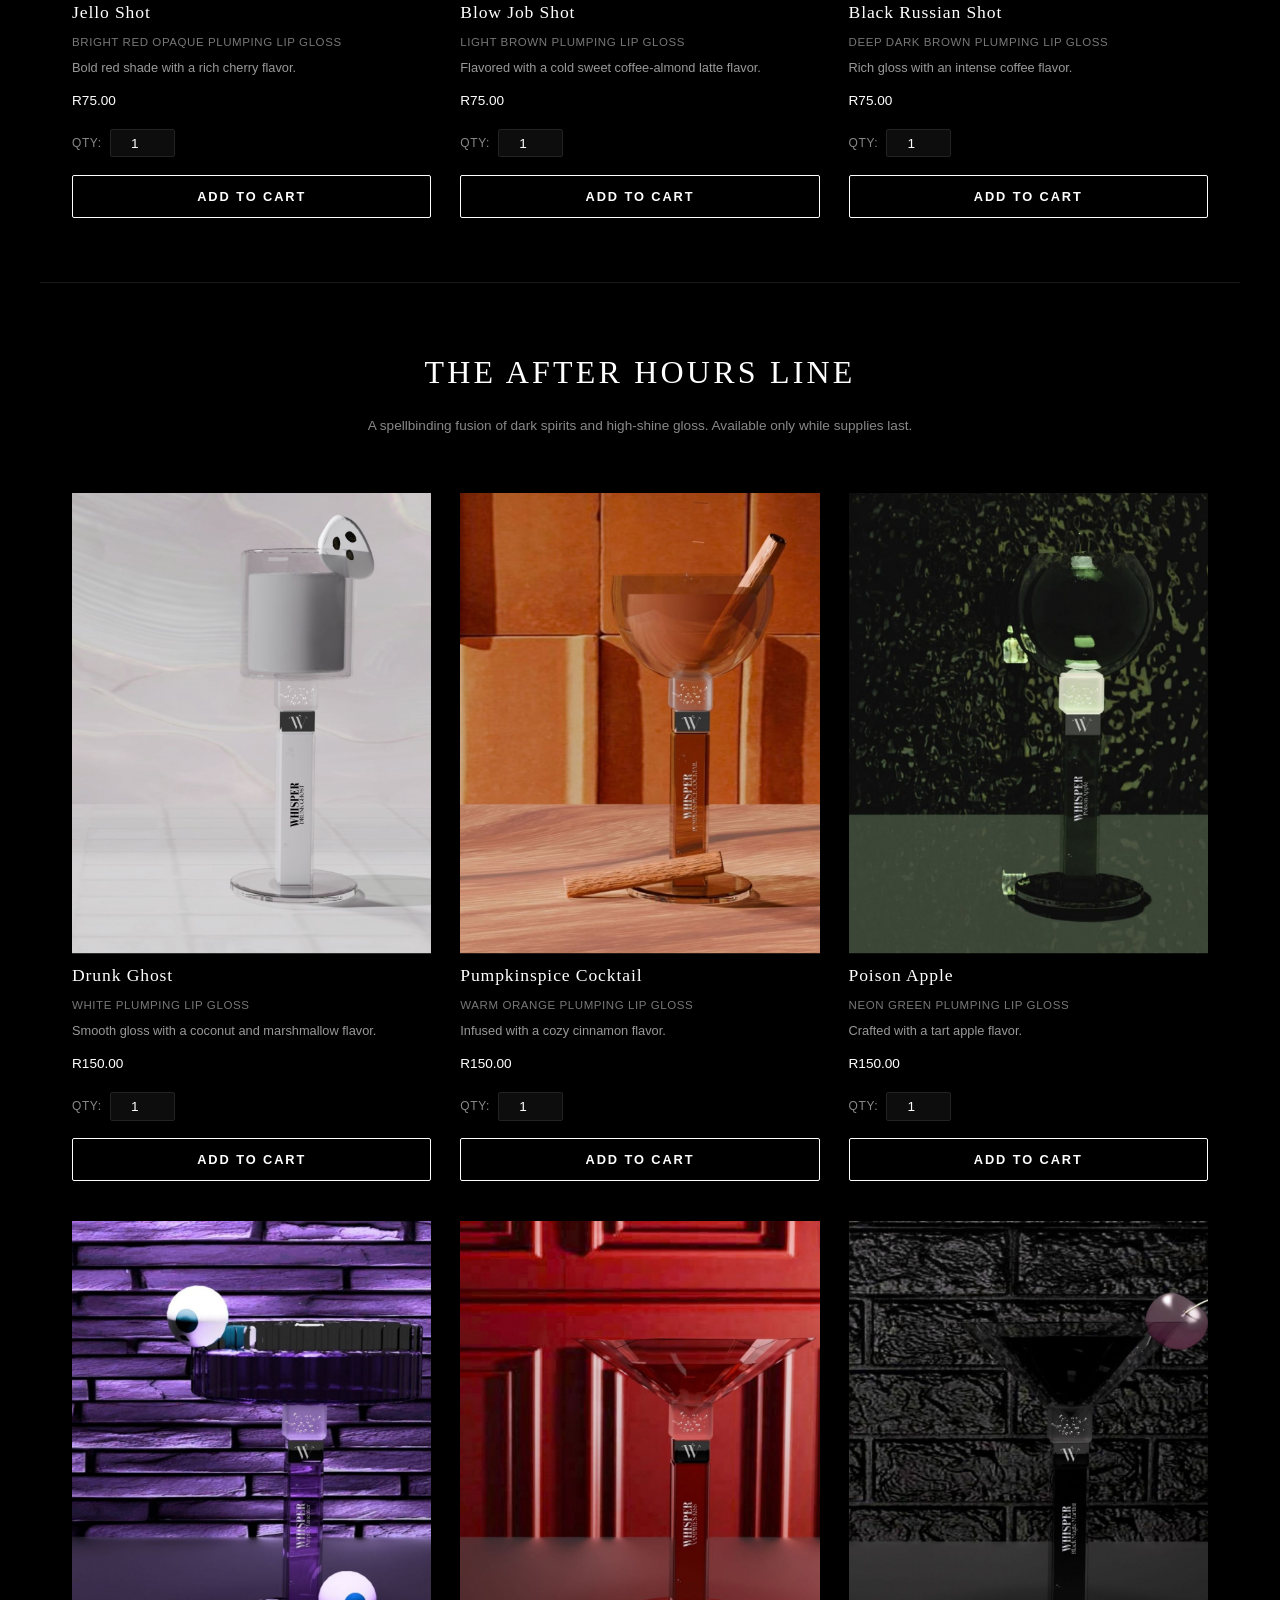
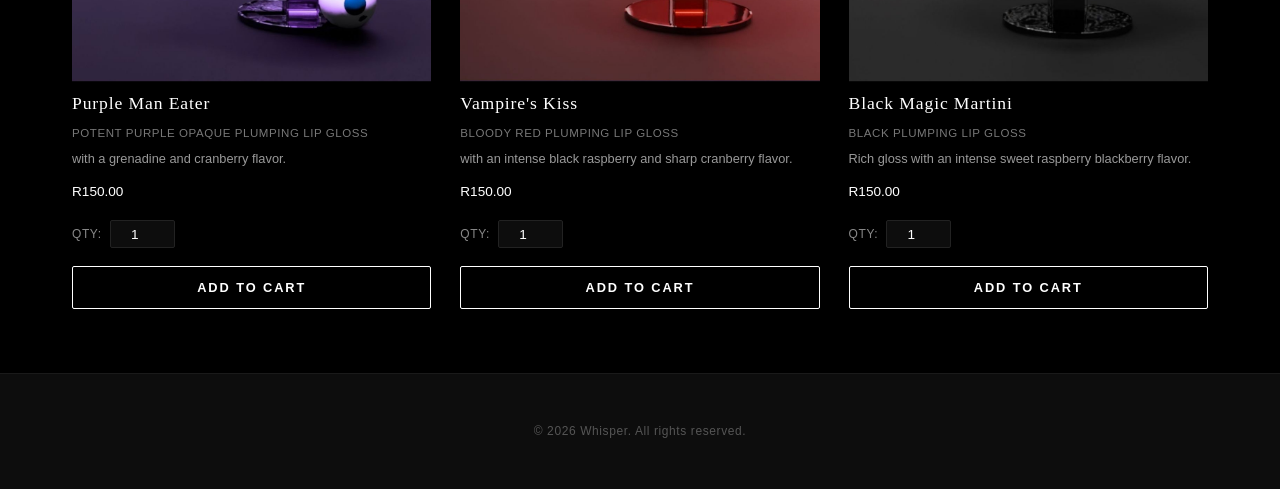
==== commit 70742493: "Update menu.html" ====
--- a/menu.html
+++ b/menu.html
@@ -91,7 +91,7 @@
                 <img src="images/raspberry_cosmo.jpg" alt="Raspberry Cosmo Lip Gloss">
                 <div class="product-info">
                     <h3>Raspberry Cosmo</h3>
-                    <p class="product-type">Bright Red Plumping Lip Gloss</p>
+                    <p class="product-type">Red Plumping Lip Gloss</p>
                     <p>A bright red gloss with a sweet raspberry and cranberry flavor.</p>
                     <span class="price">R120.00</span>
                     <div class="qty-selector-container">
@@ -292,7 +292,7 @@
                 <div class="product-info">
                     <h3>Purple Man Eater</h3>
                     <p class="product-type">Potent Purple Opaque Plumping Lip Gloss</p>
-                    <p>with a blue curacao, grenadine and cranberry flavor.</p>
+                    <p>with a grenadine and cranberry flavor.</p>
                     <span class="price">R150.00</span>
                     <div class="qty-selector-container">
                         <label for="qty-purple" class="qty-label">Qty:</label>
--- a/css/styles.css
+++ b/css/styles.css
@@ -1205,4 +1205,123 @@
     .product-grid {
         grid-template-columns: 1fr;
     }
+}
+
+/* Mobile adjustments for header & menu layout */
+@media (max-width: 768px) {
+  /* Keep navigation items in one single row */
+  header nav ul,
+  .nav-links {
+    display: flex;
+    flex-direction: row;
+    flex-wrap: nowrap;
+    justify-content: center;
+    align-items: center;
+    gap: 8px; /* Small gap to ensure links fit comfortably across the screen */
+  }
+
+  header nav a,
+  .nav-links a {
+    font-size: 0.65rem; /* Slightly smaller text size for mobile width fit */
+    white-space: nowrap;
+  }
+
+  /* Force the product grid to display 3 items per row on mobile */
+  .product-grid,
+  .menu-grid {
+    display: grid;
+    grid-template-columns: repeat(3, 1fr);
+    gap: 10px; /* Compact spacing between columns on small screens */
+  }
+
+  /* Ensure text & card content scales down nicely in tight columns */
+  .product-card h3 {
+    font-size: 0.75rem;
+  }
+
+  .product-card p {
+    font-size: 0.6rem;
+  }
+}
+/* Mobile adjustments for header & menu layout */
+@media (max-width: 768px) {
+  /* Keep navigation items in one single row */
+  header nav ul,
+  .nav-links {
+    display: flex;
+    flex-direction: row;
+    flex-wrap: nowrap;
+    justify-content: center;
+    align-items: center;
+    gap: 8px;
+  }
+
+  header nav a,
+  .nav-links a {
+    font-size: 0.65rem;
+    white-space: nowrap;
+  }
+
+  /* Force the product grid to display 2 items per row on mobile */
+  .product-grid,
+  .menu-grid {
+    display: grid;
+    grid-template-columns: repeat(2, 1fr);
+    gap: 12px; /* Balanced spacing between the two columns */
+  }
+
+  /* Ensure text scales cleanly inside the two-column grid */
+  .product-card h3 {
+    font-size: 0.8rem;
+  }
+
+  .product-card p {
+    font-size: 0.65rem;
+  }
+}
+@media (max-width: 768px) {
+  /* Keep all nav links in one single row with smooth horizontal scrolling */
+  header nav ul,
+  .nav-links {
+    display: flex;
+    flex-direction: row;
+    flex-wrap: nowrap;
+    overflow-x: auto;
+    -webkit-overflow-scrolling: touch;
+    justify-content: flex-start;
+    align-items: center;
+    gap: 16px;
+    padding: 6px 12px;
+    width: 100%;
+    scrollbar-width: none; /* Hides scrollbar for a clean luxury look */
+  }
+
+  /* Hide scrollbar for Chrome/Safari */
+  header nav ul::-webkit-scrollbar,
+  .nav-links::-webkit-scrollbar {
+    display: none;
+  }
+
+  header nav a,
+  .nav-links a {
+    font-size: 0.8rem; /* Clean, readable size */
+    white-space: nowrap;
+    padding: 4px 2px;
+  }
+
+  /* Maintain 2 items per row for your product grid */
+  .product-grid,
+  .menu-grid {
+    display: grid;
+    grid-template-columns: repeat(2, 1fr);
+    gap: 12px;
+  }
+
+  .product-card h3 {
+    font-size: 0.8rem;
+  }
+
+  .product-card p {
+    font-size: 0.65rem;
+  }
 }
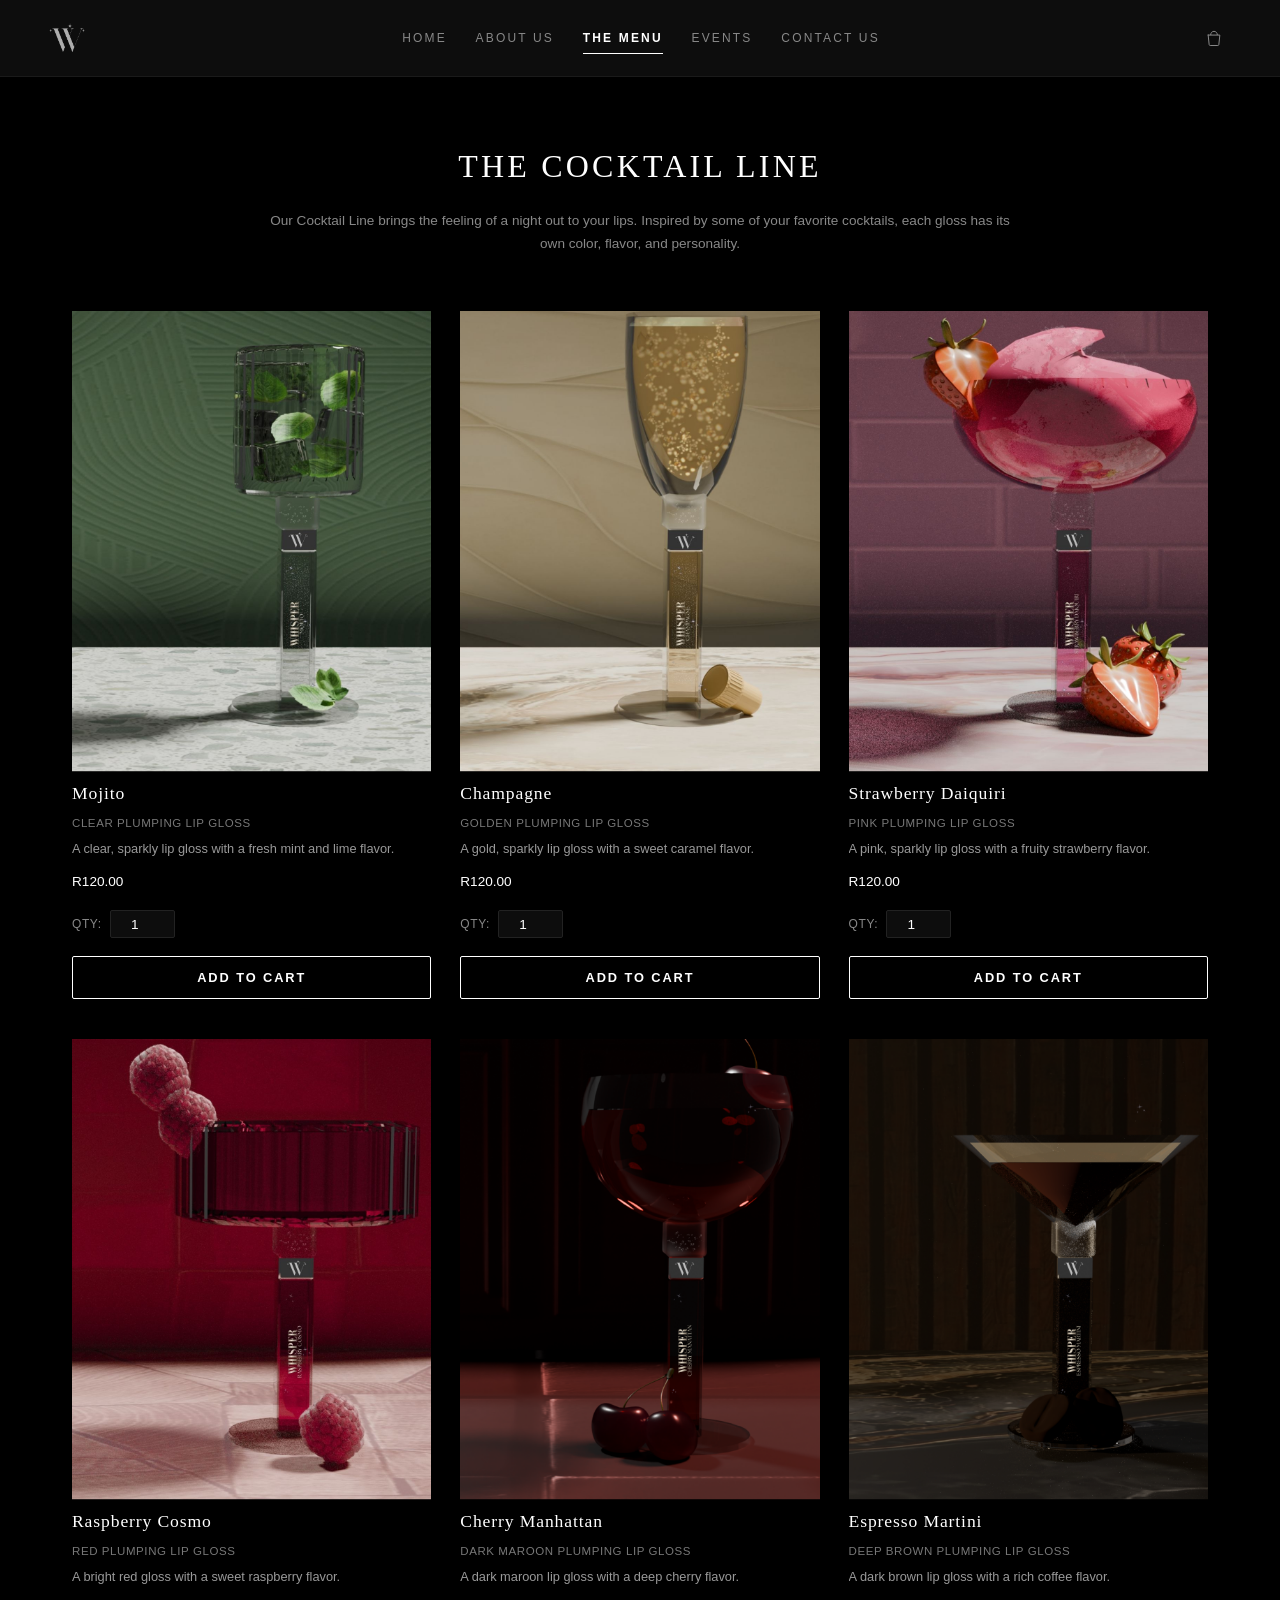
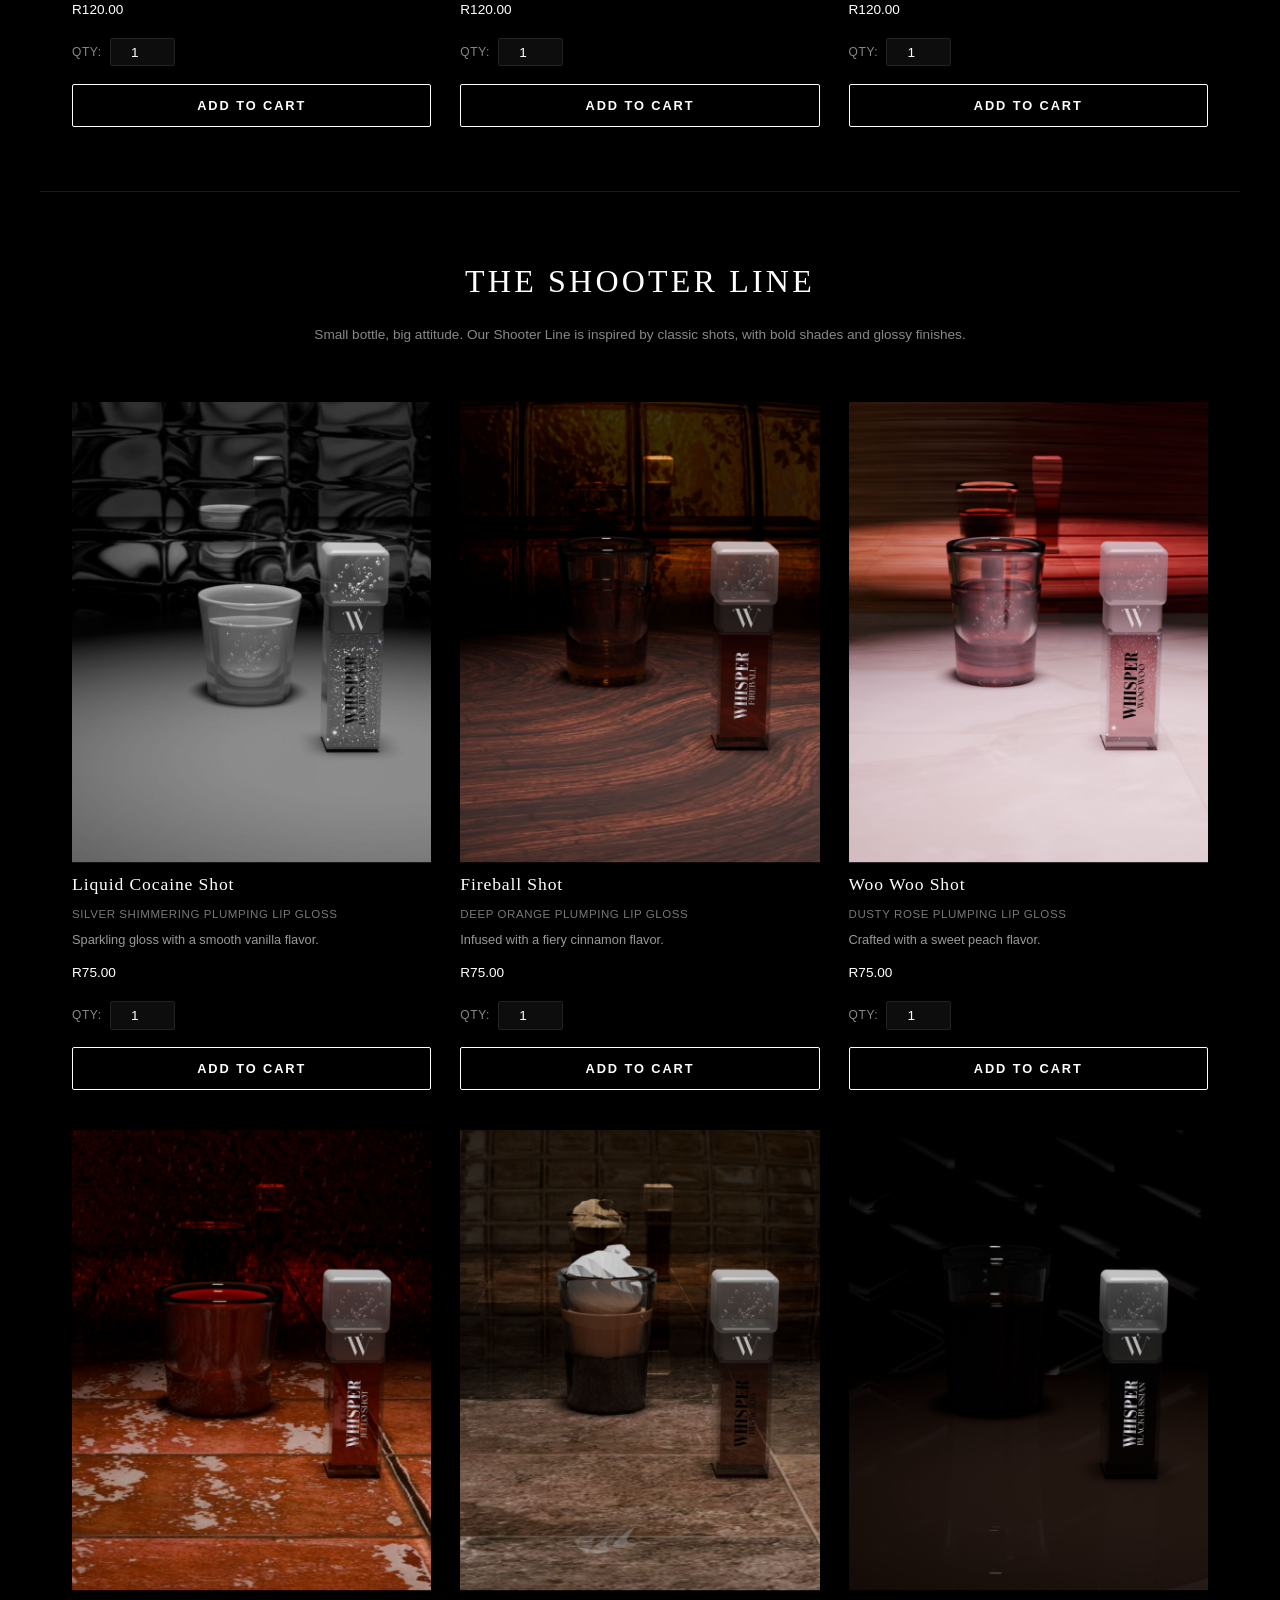
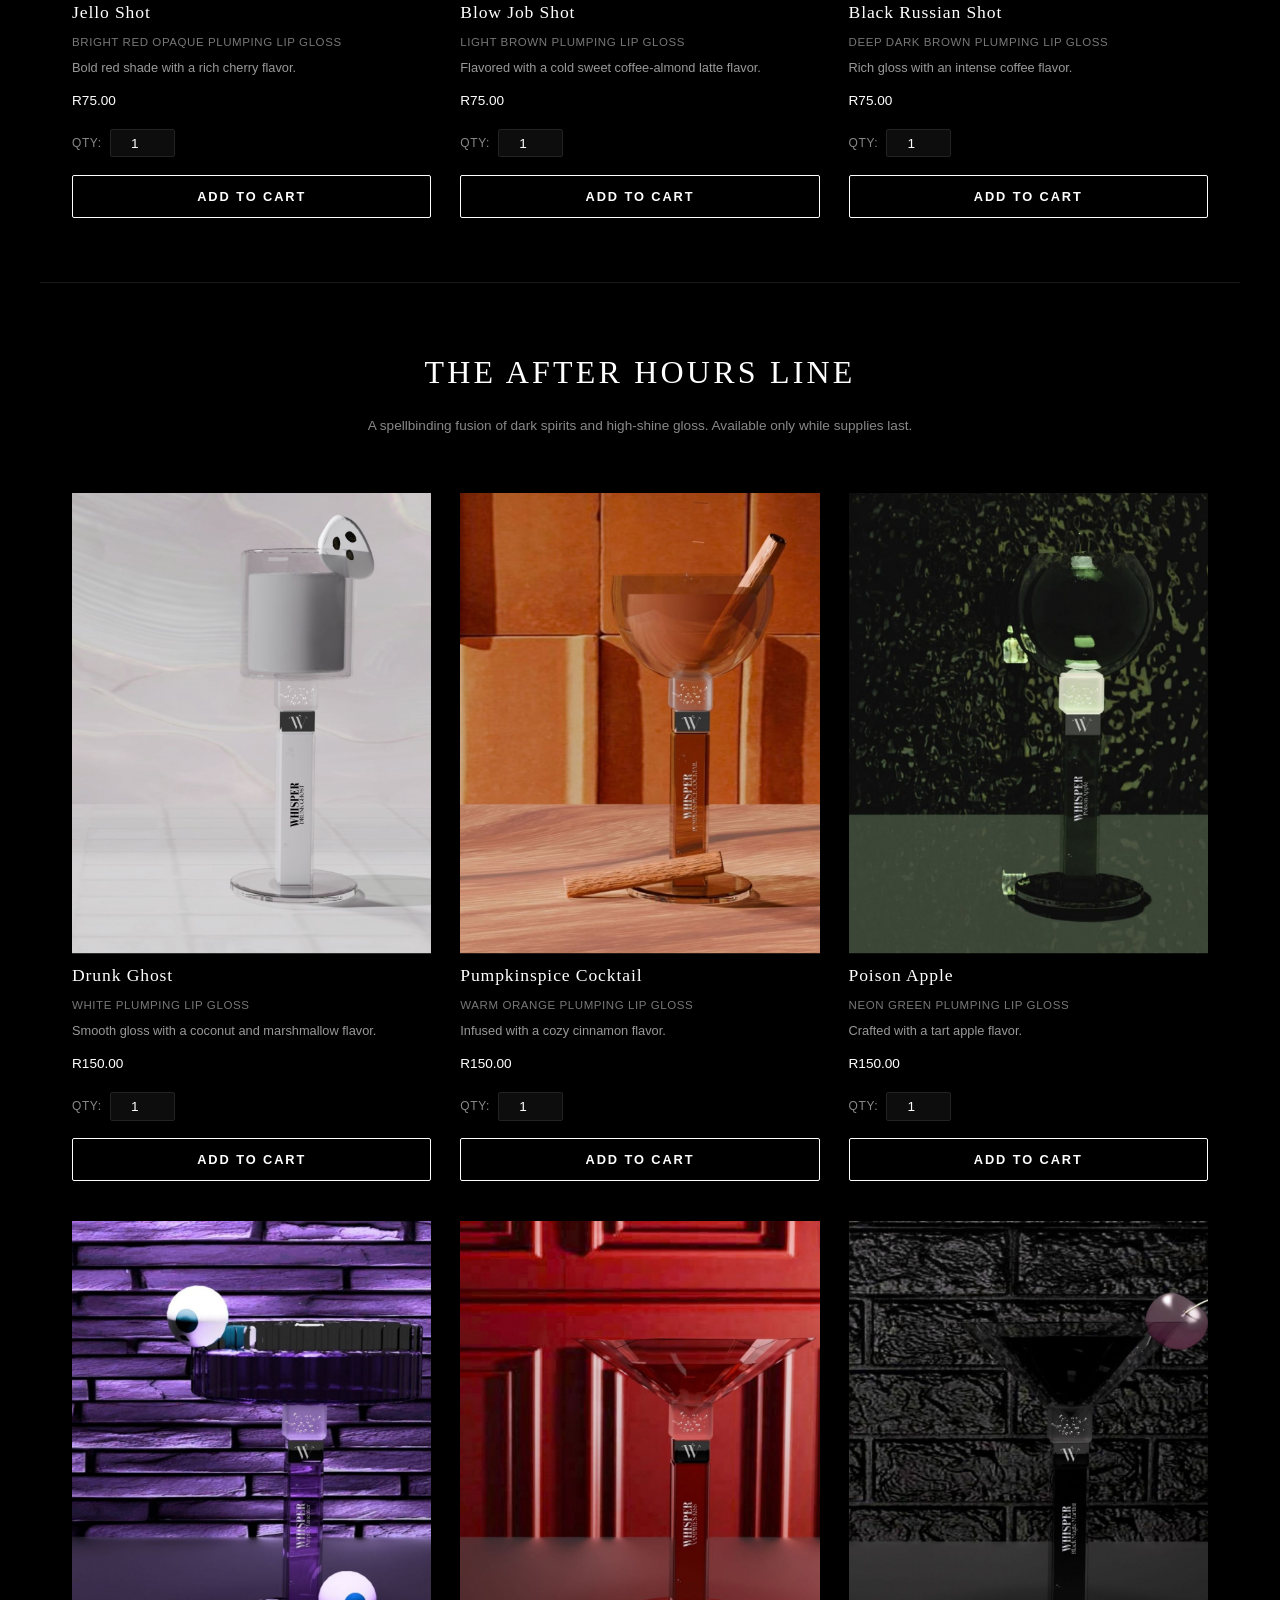
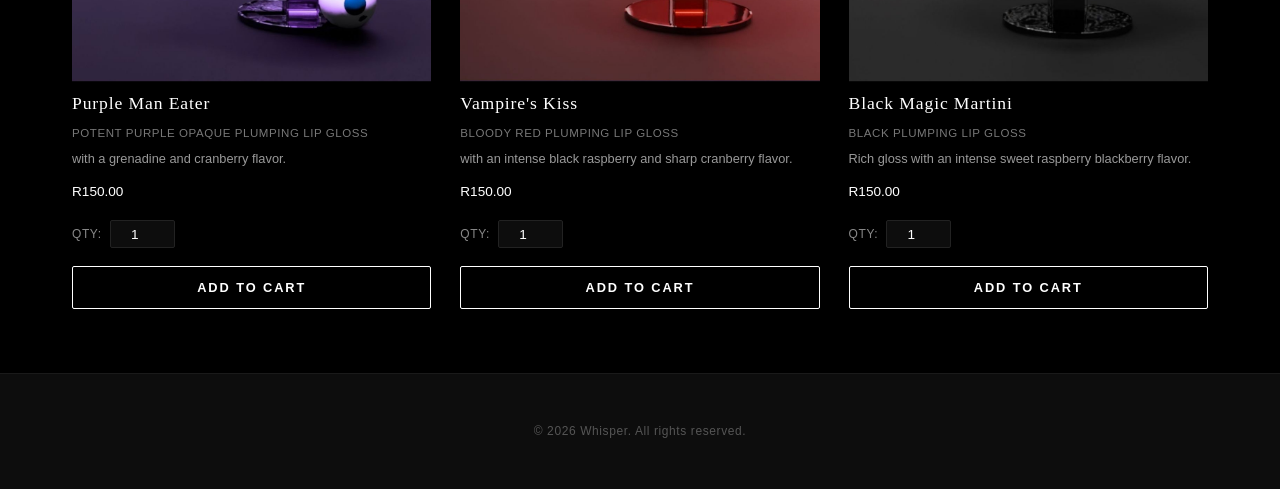
==== commit 228543dd: "Update menu.html" ====
--- a/menu.html
+++ b/menu.html
@@ -92,7 +92,7 @@
                 <div class="product-info">
                     <h3>Raspberry Cosmo</h3>
                     <p class="product-type">Red Plumping Lip Gloss</p>
-                    <p>A bright red gloss with a sweet raspberry and cranberry flavor.</p>
+                    <p>A bright red gloss with a sweet raspberry flavor.</p>
                     <span class="price">R120.00</span>
                     <div class="qty-selector-container">
                         <label for="qty-raspberry" class="qty-label">Qty:</label>
